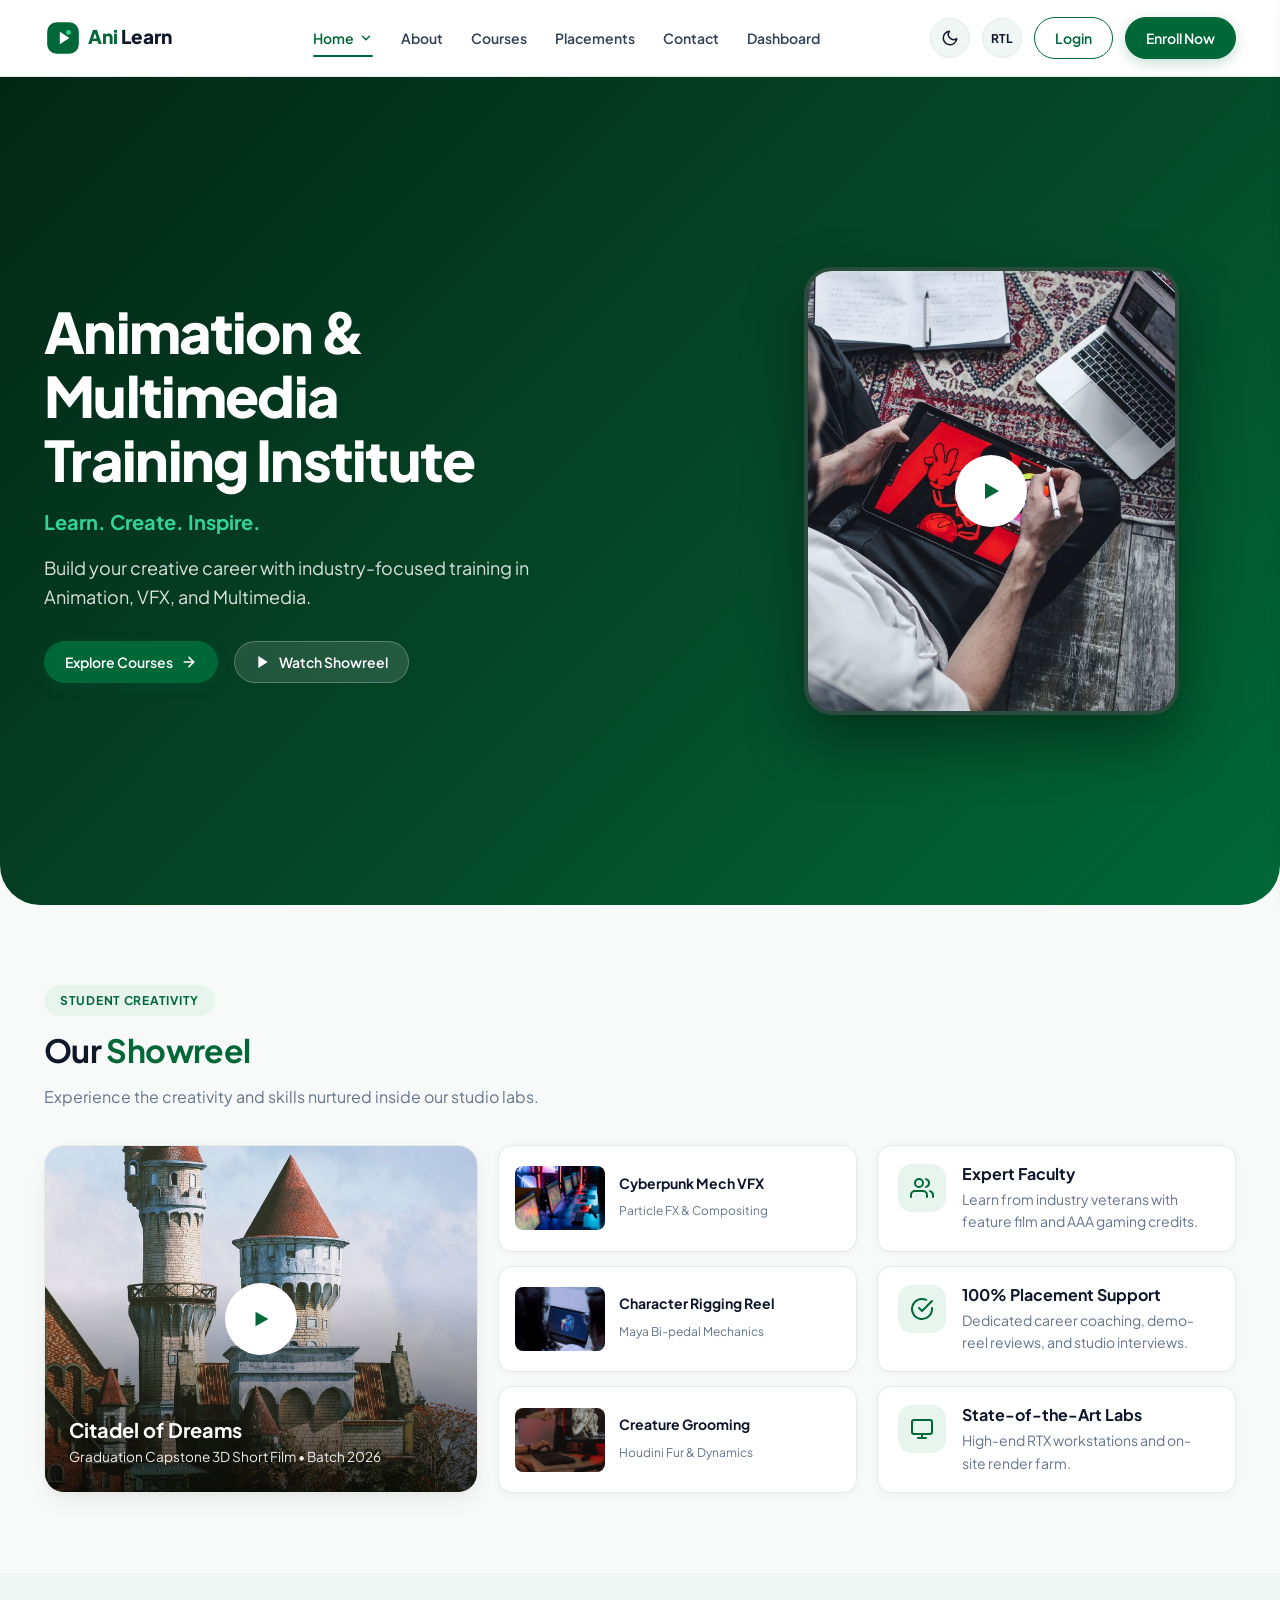
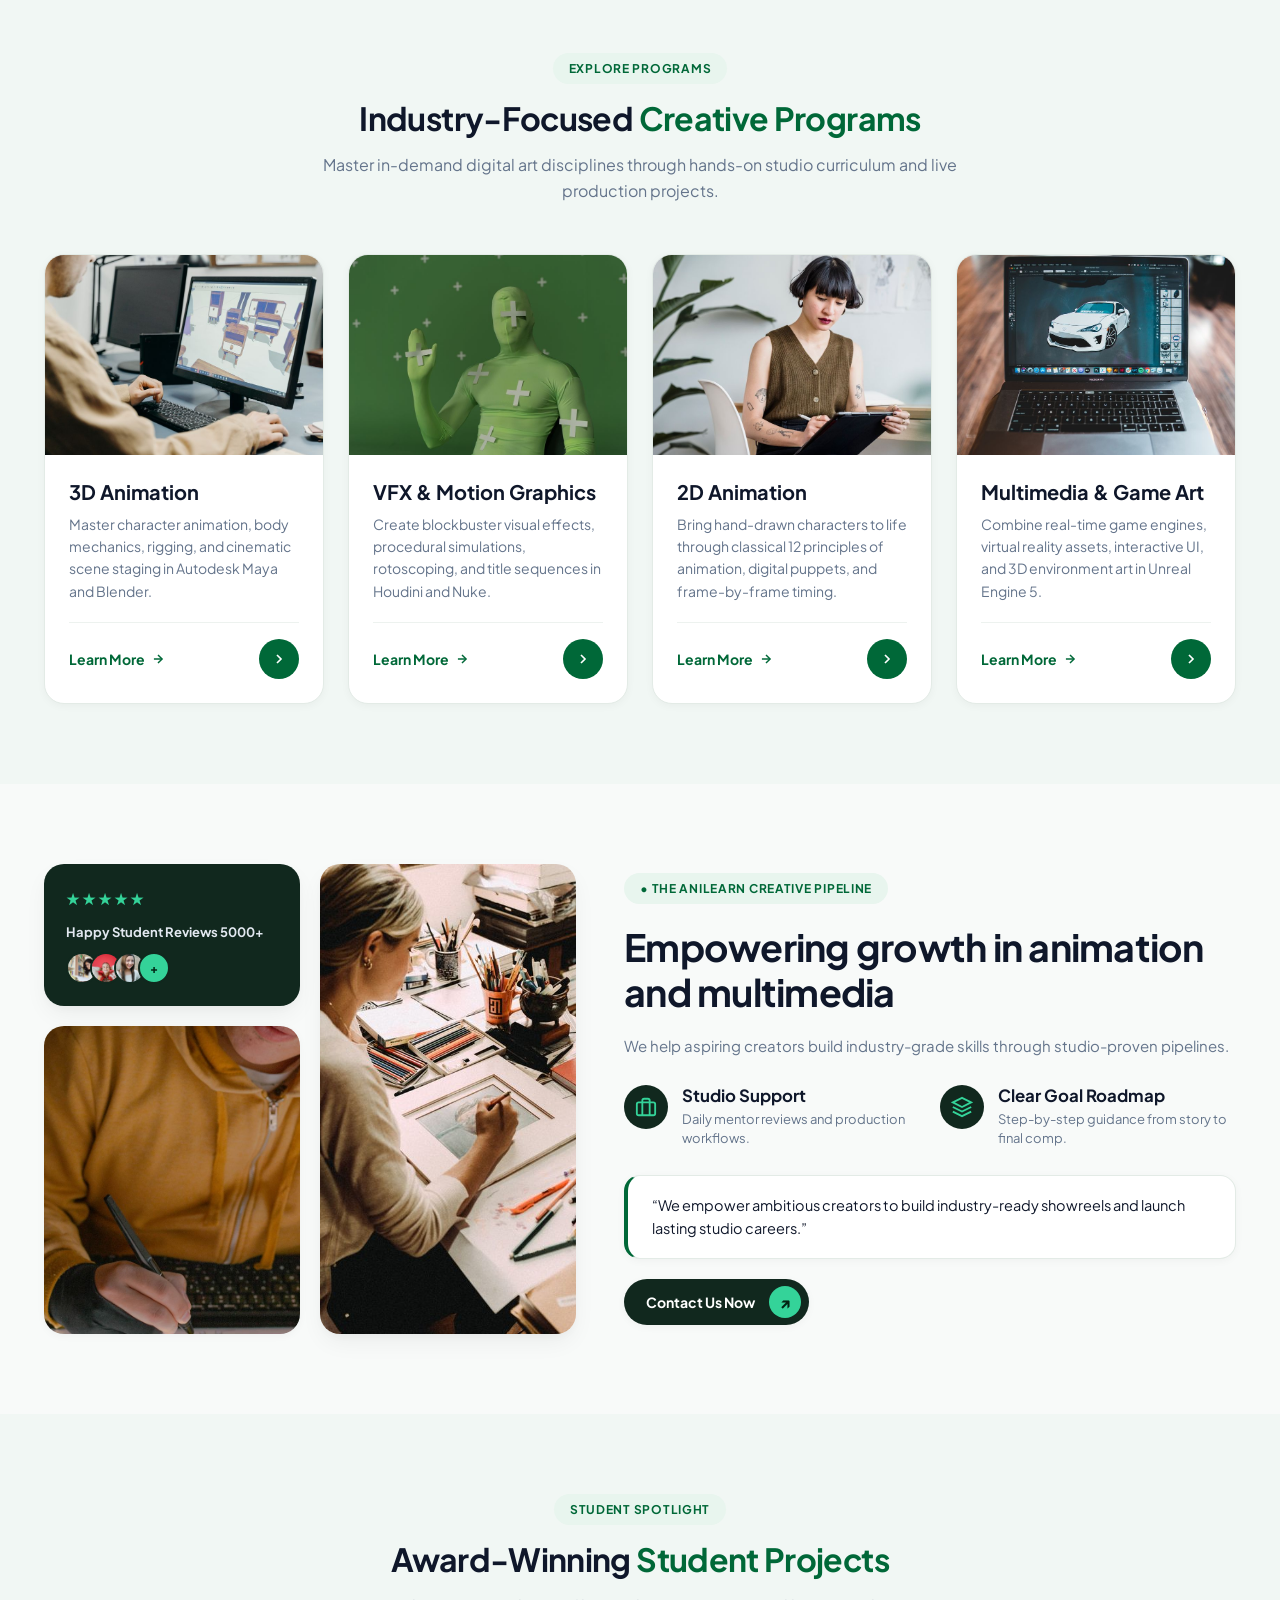
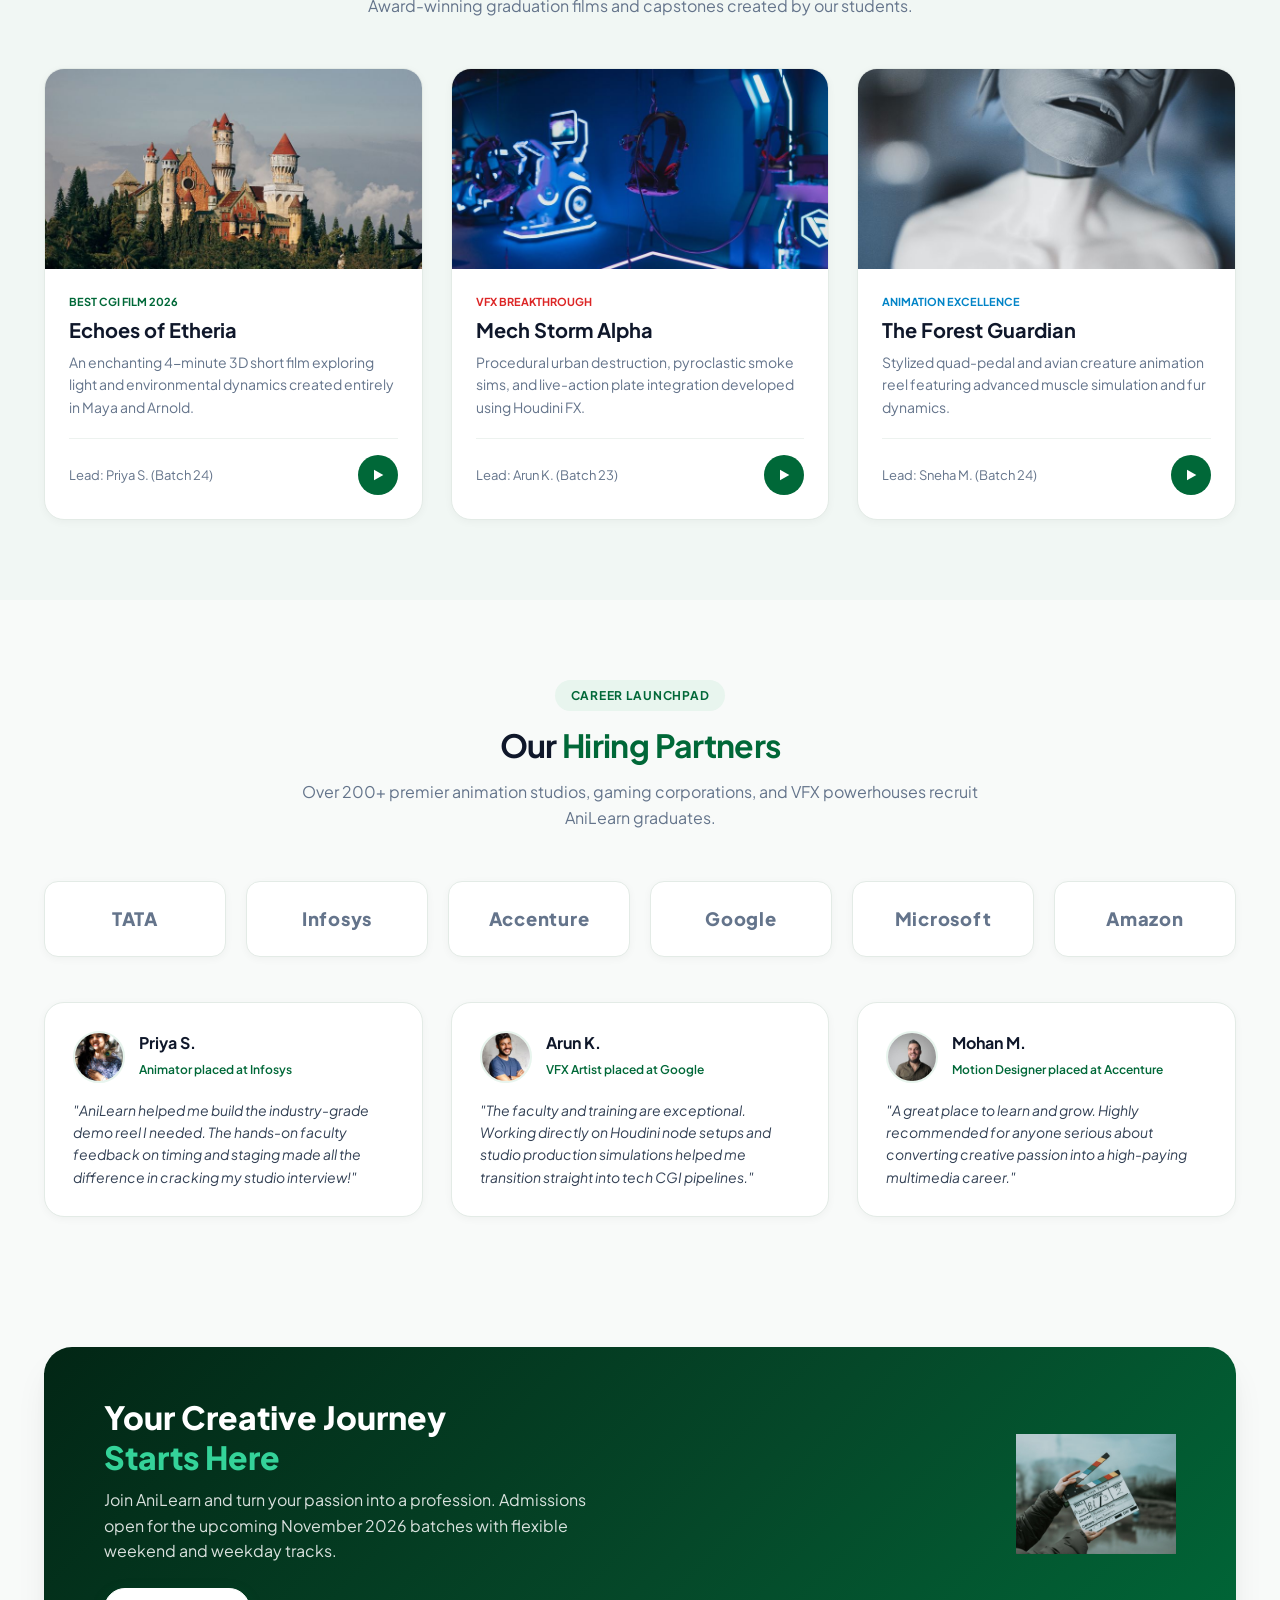
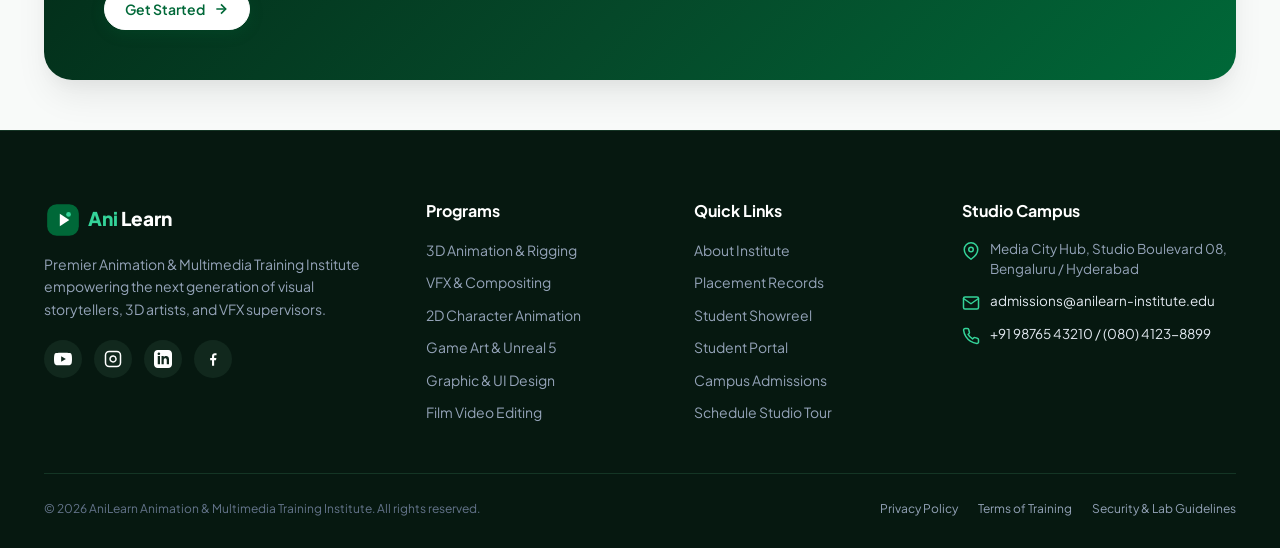
==== index.html @ 41a436e0 "first commit" ====
<!DOCTYPE html>
<html lang="en" data-theme="light" dir="ltr">

<head>
  <meta charset="UTF-8">
  <meta name="viewport" content="width=device-width, initial-scale=1.0">
  <meta name="description"
    content="AniLearn - Premier Animation & Multimedia Training Institute. Industry-focused courses in 3D Animation, VFX, 2D Animation, Graphic Design, and Video Editing.">
  <title>AniLearn | Animation &amp; Multimedia Training Institute</title>
  <link rel="icon" type="image/svg+xml"
    href="data:image/svg+xml,%3Csvg xmlns=%27http://www.w3.org/2000/svg%27 viewBox=%270 0 48 48%27%3E%3Crect width=%2748%27 height=%2748%27 rx=%2714%27 fill=%27%23006838%27/%3E%3Cpath d=%27M18 14L33 24L18 34V14Z%27 fill=%27%23fff%27/%3E%3Ccircle cx=%2733%27 cy=%2715%27 r=%274%27 fill=%27%2334D399%27/%3E%3C/svg%3E">


  <!-- Google Fonts: Plus Jakarta Sans -->
  <link rel="preconnect" href="https://fonts.googleapis.com">
  <link rel="preconnect" href="https://fonts.gstatic.com" crossorigin>
  <link
    href="https://fonts.googleapis.com/css2?family=Plus+Jakarta+Sans:ital,wght@0,300;0,400;0,500;0,600;0,700;0,800;1,400;1,600&display=swap"
    rel="stylesheet">

  <!-- Stylesheets -->
  <link rel="stylesheet" href="assets/css/style.css">
  <link rel="stylesheet" href="assets/css/responsive.css">
</head>

<body>

  <!-- Shared Desktop & Mobile Navigation Header -->
  <header class="navbar-wrapper">
    <div class="container">
      <nav class="navbar" aria-label="Main Navigation">
        <!-- Brand Logo -->
        <a href="index.html" class="navbar-brand" aria-label="AniLearn Home">
          <svg viewBox="0 0 200 48" fill="none" xmlns="http://www.w3.org/2000/svg">
            <g transform="translate(4, 4)">
              <rect width="40" height="40" rx="12" fill="#006838" />
              <path d="M16 12L28 20L16 28V12Z" fill="#FFFFFF" />
              <circle cx="27" cy="13" r="3" fill="#34D399" />
            </g>
            <text x="56" y="32" font-family="'Plus Jakarta Sans', sans-serif" font-size="24" font-weight="800">
              <tspan fill="#006838">Ani</tspan>
              <tspan fill="currentColor">Learn</tspan>
            </text>
          </svg>
        </a>

        <!-- Desktop Navigation Links (Strict Order) -->
        <ul class="nav-links">
          <!-- 1. Home with Dropdown -->
          <li class="nav-item dropdown">
            <a href="index.html" class="nav-link dropdown-toggle active" aria-haspopup="true" aria-expanded="false">
              Home
              <svg width="14" height="14" viewBox="0 0 24 24" fill="none" stroke="currentColor" stroke-width="2.5"
                stroke-linecap="round" stroke-linejoin="round" class="arrow-icon">
                <polyline points="6 9 12 15 18 9"></polyline>
              </svg>
            </a>
            <div class="dropdown-menu">
              <a href="index.html" class="dropdown-item active">
                <span>Home 1 (Creative Showcase)</span>
                <span class="dropdown-badge">Live</span>
              </a>
              <a href="home-2.html" class="dropdown-item">
                <span>Home 2 (Studio Immersion)</span>
                <span class="dropdown-badge">New</span>
              </a>
            </div>
          </li>
          <!-- 2. About (Immediately after Home) -->
          <li class="nav-item">
            <a href="about.html" class="nav-link">About</a>
          </li>
          <!-- 3. Courses -->
          <li class="nav-item">
            <a href="courses.html" class="nav-link">Courses</a>
          </li>
          <!-- 4. Placements -->
          <li class="nav-item">
            <a href="placements.html" class="nav-link">Placements</a>
          </li>
          <!-- 6. Contact (Before Dashboard) -->
          <li class="nav-item">
            <a href="contact.html" class="nav-link">Contact</a>
          </li>
          <!-- 7. Dashboard -->
          <li class="nav-item">
            <a href="dashboard.html" class="nav-link">Dashboard</a>
          </li>
        </ul>

        <!-- Navbar Action Controls -->
        <div class="navbar-actions">
          <!-- Theme Toggle Button -->
          <button type="button" class="btn-icon-control theme-toggle-btn" aria-label="Toggle Light and Dark Mode"
            title="Toggle Theme">
            <svg class="icon-moon" width="18" height="18" viewBox="0 0 24 24" fill="none" stroke="currentColor"
              stroke-width="2" stroke-linecap="round" stroke-linejoin="round">
              <path d="M21 12.79A9 9 0 1 1 11.21 3 7 7 0 0 0 21 12.79z"></path>
            </svg>
            <svg class="icon-sun" width="18" height="18" viewBox="0 0 24 24" fill="none" stroke="currentColor"
              stroke-width="2" stroke-linecap="round" stroke-linejoin="round" style="display:none;">
              <circle cx="12" cy="12" r="5"></circle>
              <line x1="12" y1="1" x2="12" y2="3"></line>
              <line x1="12" y1="21" x2="12" y2="23"></line>
              <line x1="4.22" y1="4.22" x2="5.64" y2="5.64"></line>
              <line x1="18.36" y1="18.36" x2="19.78" y2="19.78"></line>
              <line x1="1" y1="12" x2="3" y2="12"></line>
              <line x1="21" y1="12" x2="23" y2="12"></line>
              <line x1="4.22" y1="19.78" x2="5.64" y2="18.36"></line>
              <line x1="18.36" y1="5.64" x2="19.78" y2="4.22"></line>
            </svg>
          </button>

          <!-- RTL Direction Toggle Button -->
          <button type="button" class="btn-icon-control direction-toggle-btn" aria-label="Toggle Text Direction"
            title="Toggle RTL/LTR">
            <span class="dir-label" style="font-size:12px; font-weight:700;">RTL</span>
          </button>

          <!-- Login Button (Strict Dimensions: 42px height) -->
          <a href="login.html" class="btn-nav btn-nav-outline">Login</a>

          <!-- Primary CTA Button (Strict Dimensions: 42px height) -->
          <a href="courses.html" class="btn-nav btn-nav-primary">Enroll Now</a>

          <!-- Tablet & Mobile Hamburger Toggle Button -->
          <button type="button" class="hamburger-btn" aria-label="Open Navigation Menu" aria-expanded="false">
            <span></span>
            <span></span>
            <span></span>
          </button>
        </div>
      </nav>
    </div>
  </header>

  <!-- Tablet & Mobile Navigation Drawer Menu -->
  <div class="mobile-drawer-overlay"></div>
  <aside class="mobile-drawer" aria-label="Mobile Navigation">
    <div class="mobile-drawer-header">
      <a href="index.html" class="navbar-brand">
        <svg viewBox="0 0 200 48" fill="none" xmlns="http://www.w3.org/2000/svg" style="height:32px;">
          <g transform="translate(4, 4)">
            <rect width="40" height="40" rx="12" fill="#006838" />
            <path d="M16 12L28 20L16 28V12Z" fill="#FFFFFF" />
          </g>
          <text x="56" y="32" font-family="'Plus Jakarta Sans', sans-serif" font-size="24" font-weight="800">
            <tspan fill="#006838">Ani</tspan>
            <tspan fill="currentColor">Learn</tspan>
          </text>
        </svg>
      </a>
      <button type="button" class="mobile-drawer-close btn-icon-control" aria-label="Close Navigation">
        <svg width="20" height="20" viewBox="0 0 24 24" fill="none" stroke="currentColor" stroke-width="2"
          stroke-linecap="round" stroke-linejoin="round">
          <line x1="18" y1="6" x2="6" y2="18"></line>
          <line x1="6" y1="6" x2="18" y2="18"></line>
        </svg>
      </button>
    </div>

    <div class="mobile-nav-links">
      <div class="mobile-nav-item">
        <a href="javascript:void(0)" class="mobile-nav-link mobile-dropdown-toggle has-dropdown active">
          <span>Home</span>
          <svg width="14" height="14" viewBox="0 0 24 24" fill="none" stroke="currentColor" stroke-width="2"
            class="arrow-icon">
            <polyline points="6 9 12 15 18 9"></polyline>
          </svg>
        </a>
        <div class="mobile-submenu">
          <a href="index.html" class="active">Home 1 (Creative Showcase)</a>
          <a href="home-2.html">Home 2 (Studio Immersion)</a>
        </div>
      </div>
      <div class="mobile-nav-item">
        <a href="about.html" class="mobile-nav-link">About</a>
      </div>
      <div class="mobile-nav-item">
        <a href="courses.html" class="mobile-nav-link">Courses</a>
      </div>
      <div class="mobile-nav-item">
        <a href="placements.html" class="mobile-nav-link">Placements</a>
      </div>
      <div class="mobile-nav-item">
        <a href="contact.html" class="mobile-nav-link">Contact</a>
      </div>
      <div class="mobile-nav-item">
        <a href="dashboard.html" class="mobile-nav-link">Dashboard</a>
      </div>
    </div>

    <div class="mobile-drawer-controls">
      <div class="mobile-control-icons"><button type="button" class="btn-icon-control theme-toggle-btn"
          aria-label="Toggle Theme">
          <svg class="icon-moon" width="18" height="18" viewBox="0 0 24 24" fill="none" stroke="currentColor"
            stroke-width="2">
            <path d="M21 12.79A9 9 0 1 1 11.21 3 7 7 0 0 0 21 12.79z"></path>
          </svg>
          <svg class="icon-sun" width="18" height="18" viewBox="0 0 24 24" fill="none" stroke="currentColor"
            stroke-width="2" style="display:none;">
            <circle cx="12" cy="12" r="5"></circle>
            <line x1="12" y1="1" x2="12" y2="3"></line>
            <line x1="12" y1="21" x2="12" y2="23"></line>
            <line x1="4.22" y1="4.22" x2="5.64" y2="5.64"></line>
            <line x1="18.36" y1="18.36" x2="19.78" y2="19.78"></line>
            <line x1="1" y1="12" x2="3" y2="12"></line>
            <line x1="21" y1="12" x2="23" y2="12"></line>
            <line x1="4.22" y1="19.78" x2="5.64" y2="18.36"></line>
            <line x1="18.36" y1="5.64" x2="19.78" y2="4.22"></line>
          </svg>
        </button>
        <button type="button" class="btn-icon-control direction-toggle-btn" aria-label="Toggle Direction">
          <span class="dir-label" style="font-size:12px; font-weight:700;">RTL</span>
        </button>
      </div>
      <div class="mobile-action-buttons">
        <a href="login.html" class="btn-nav btn-nav-outline" style="width:100%;">Login</a>
        <a href="courses.html" class="btn-nav btn-nav-primary" style="width:100%;">Enroll Now</a>
      </div>
    </div>
  </aside>

  <!-- MAIN CONTENT CONTAINER (EXACTLY 7 SECTIONS) -->
  <main id="main-content">

    <!-- =========================================================================
         SECTION 1: HERO SECTION (Exact Reference Image Layout)
         ========================================================================= -->
    <section class="home-hero" aria-label="Welcome Hero">
      <div class="container">
        <div class="home-hero-grid">
          <div class="home-hero-text">
            <h1>Animation &amp;<br>Multimedia<br>Training Institute</h1>
            <div class="hero-tagline">Learn. Create. Inspire.</div>
            <p>Build your creative career with industry-focused training in Animation, VFX, and Multimedia.</p>
            <div class="hero-actions">
              <a href="courses.html" class="btn-pill btn-primary">
                <span>Explore Courses</span>
                <svg width="16" height="16" viewBox="0 0 24 24" fill="none" stroke="currentColor" stroke-width="2.5"
                  stroke-linecap="round" stroke-linejoin="round" class="arrow-icon">
                  <line x1="5" y1="12" x2="19" y2="12"></line>
                  <polyline points="12 5 19 12 12 19"></polyline>
                </svg>
              </a>
              <button type="button" class="btn-hero-light" data-video-trigger
                data-video-src="https://www.youtube.com/embed/dQw4w9WgXcQ">
                <svg width="16" height="16" viewBox="0 0 24 24" fill="currentColor">
                  <polygon points="5 3 19 12 5 21 5 3"></polygon>
                </svg>
                <span>Watch Showreel</span>
              </button>
            </div>
          </div>

          <div class="hero-image-wrapper">
            <div class="hero-student-card">
              <img src="assets/images/pexels-photo-4443127.jpeg" alt="Creative Animation Student at Workstation"
                loading="eager">
              <button type="button" class="play-btn-pulse" data-video-trigger
                data-video-src="https://www.youtube.com/embed/dQw4w9WgXcQ" aria-label="Play Featured Showreel">
                <svg width="24" height="24" viewBox="0 0 24 24" fill="currentColor">
                  <polygon points="6 4 20 12 6 20 6 4"></polygon>
                </svg>
              </button>
            </div>
          </div>
        </div>
      </div>
    </section>

    <!-- =========================================================================
         SECTION 2: OUR SHOWREEL & ACADEMY BENEFITS (Exact Reference Image Layout)
         ========================================================================= -->
    <section class="section" aria-label="Our Showreel">
      <div class="container">
        <div class="section-header" style="text-align: left; max-width: 100%; margin-bottom: 35px;">
          <div class="section-tag">Student Creativity</div>
          <h2 class="section-title">Our <span style="color: var(--primary);">Showreel</span></h2>
          <p class="section-subtitle">Experience the creativity and skills nurtured inside our studio labs.</p>
        </div>

        <div class="showreel-grid">
          <!-- Left: Featured Showreel Big Card with Play Overlay -->
          <div class="showreel-featured">
            <img src="assets/images/pexels-photo-10722326.jpeg" alt="Featured 3D Animated Fantasy Short Film">
            <div class="showreel-featured-overlay">
              <button type="button" class="play-btn-pulse" data-video-trigger
                data-video-src="https://www.youtube.com/embed/dQw4w9WgXcQ" aria-label="Play Citadel Showreel">
                <svg width="22" height="22" viewBox="0 0 24 24" fill="currentColor">
                  <polygon points="6 4 20 12 6 20 6 4"></polygon>
                </svg>
              </button>
              <h3 style="font-size: 1.25rem; font-weight: 700; margin-bottom: 4px;">Citadel of Dreams</h3>
              <p style="font-size: 0.85rem; color: rgba(255,255,255,0.85);">Graduation Capstone 3D Short Film &#8226;
                Batch 2026</p>
            </div>
          </div>

          <!-- Middle: Showreel Playlist Items -->
          <div class="showreel-playlist">
            <div class="showreel-item" data-video-trigger data-video-src="https://www.youtube.com/embed/dQw4w9WgXcQ">
              <img src="assets/images/pexels-photo-9072379.jpeg" alt="Cyberpunk Mech VFX Preview">
              <div class="showreel-item-info">
                <h4>Cyberpunk Mech VFX</h4>
                <span>Particle FX &amp; Compositing</span>
              </div>
            </div>
            <div class="showreel-item" data-video-trigger data-video-src="https://www.youtube.com/embed/dQw4w9WgXcQ">
              <img src="assets/images/pexels-photo-14347951.jpeg" alt="Character Rigging Reel Preview">
              <div class="showreel-item-info">
                <h4>Character Rigging Reel</h4>
                <span>Maya Bi-pedal Mechanics</span>
              </div>
            </div>
            <div class="showreel-item" data-video-trigger data-video-src="https://www.youtube.com/embed/dQw4w9WgXcQ">
              <img src="assets/images/pexels-photo-6235051.jpeg" alt="Creature Grooming Reel Preview">
              <div class="showreel-item-info">
                <h4>Creature Grooming</h4>
                <span>Houdini Fur &amp; Dynamics</span>
              </div>
            </div>
          </div>

          <!-- Right: Key Benefits Callout List -->
          <div class="features-callout-list">
            <div class="feature-callout-card">
              <div class="callout-icon">
                <svg width="24" height="24" viewBox="0 0 24 24" fill="none" stroke="currentColor" stroke-width="2"
                  stroke-linecap="round" stroke-linejoin="round">
                  <path d="M17 21v-2a4 4 0 0 0-4-4H5a4 4 0 0 0-4 4v2"></path>
                  <circle cx="9" cy="7" r="4"></circle>
                  <path d="M23 21v-2a4 4 0 0 0-3-3.87"></path>
                  <path d="M16 3.13a4 4 0 0 1 0 7.75"></path>
                </svg>
              </div>
              <div class="callout-content">
                <h4>Expert Faculty</h4>
                <p>Learn from industry veterans with feature film and AAA gaming credits.</p>
              </div>
            </div>

            <div class="feature-callout-card">
              <div class="callout-icon">
                <svg width="24" height="24" viewBox="0 0 24 24" fill="none" stroke="currentColor" stroke-width="2"
                  stroke-linecap="round" stroke-linejoin="round">
                  <path d="M22 11.08V12a10 10 0 1 1-5.93-9.14"></path>
                  <polyline points="22 4 12 14.01 9 11.01"></polyline>
                </svg>
              </div>
              <div class="callout-content">
                <h4>100% Placement Support</h4>
                <p>Dedicated career coaching, demo-reel reviews, and studio interviews.</p>
              </div>
            </div>

            <div class="feature-callout-card">
              <div class="callout-icon">
                <svg width="24" height="24" viewBox="0 0 24 24" fill="none" stroke="currentColor" stroke-width="2"
                  stroke-linecap="round" stroke-linejoin="round">
                  <rect x="2" y="3" width="20" height="14" rx="2" ry="2"></rect>
                  <line x1="8" y1="21" x2="16" y2="21"></line>
                  <line x1="12" y1="17" x2="12" y2="21"></line>
                </svg>
              </div>
              <div class="callout-content">
                <h4>State-of-the-Art Labs</h4>
                <p>High-end RTX workstations and on-site render farm.</p>
              </div>
            </div>
          </div>
        </div>
      </div>
    </section>

    <!-- =========================================================================
         SECTION 3: POPULAR COURSE HIGHLIGHTS
         ========================================================================= -->
    <section class="section section-bg-alt" aria-label="Course Highlights">
      <div class="container">
        <div class="section-header">
          <div class="section-tag">Explore Programs</div>
          <h2 class="section-title">Industry-Focused <span style="color: var(--primary);">Creative Programs</span></h2>
          <p class="section-subtitle">Master in-demand digital art disciplines through hands-on studio curriculum and
            live production projects.</p>
        </div>

        <div class="cards-grid-4">
          <!-- Card 1: 3D Animation -->
          <div class="course-card">
            <div class="course-card-thumb">
              <img src="assets/images/pexels-photo-7504746.jpeg" alt="3D Animation Course">
            </div>
            <div class="course-card-body">
              <h3 class="course-card-title">3D Animation</h3>
              <p class="course-card-desc">Master character animation, body mechanics, rigging, and cinematic scene
                staging in Autodesk Maya and Blender.</p>
              <div class="course-card-footer">
                <span class="course-link-text">
                  Learn More
                  <svg width="14" height="14" viewBox="0 0 24 24" fill="none" stroke="currentColor" stroke-width="2.5"
                    class="arrow-icon">
                    <line x1="5" y1="12" x2="19" y2="12"></line>
                    <polyline points="12 5 19 12 12 19"></polyline>
                  </svg>
                </span>
                <a href="courses.html" class="btn-circle-arrow" aria-label="Explore 3D Animation Course">
                  <svg width="16" height="16" viewBox="0 0 24 24" fill="none" stroke="currentColor" stroke-width="2.5">
                    <polyline points="9 18 15 12 9 6"></polyline>
                  </svg>
                </a>
              </div>
            </div>
          </div>

          <!-- Card 2: VFX & Motion Graphics -->
          <div class="course-card">
            <div class="course-card-thumb">
              <img src="assets/images/pexels-photo-9488228.jpeg" alt="VFX &amp; Motion Graphics Course">
            </div>
            <div class="course-card-body">
              <h3 class="course-card-title">VFX &amp; Motion Graphics</h3>
              <p class="course-card-desc">Create blockbuster visual effects, procedural simulations, rotoscoping, and
                title sequences in Houdini and Nuke.</p>
              <div class="course-card-footer">
                <span class="course-link-text">
                  Learn More
                  <svg width="14" height="14" viewBox="0 0 24 24" fill="none" stroke="currentColor" stroke-width="2.5"
                    class="arrow-icon">
                    <line x1="5" y1="12" x2="19" y2="12"></line>
                    <polyline points="12 5 19 12 12 19"></polyline>
                  </svg>
                </span>
                <a href="courses.html" class="btn-circle-arrow" aria-label="Explore VFX Course">
                  <svg width="16" height="16" viewBox="0 0 24 24" fill="none" stroke="currentColor" stroke-width="2.5">
                    <polyline points="9 18 15 12 9 6"></polyline>
                  </svg>
                </a>
              </div>
            </div>
          </div>

          <!-- Card 3: 2D Animation -->
          <div class="course-card">
            <div class="course-card-thumb">
              <img src="assets/images/pexels-photo-7147712.jpeg" alt="2D Animation Course">
            </div>
            <div class="course-card-body">
              <h3 class="course-card-title">2D Animation</h3>
              <p class="course-card-desc">Bring hand-drawn characters to life through classical 12 principles of
                animation, digital puppets, and frame-by-frame timing.</p>
              <div class="course-card-footer">
                <span class="course-link-text">
                  Learn More
                  <svg width="14" height="14" viewBox="0 0 24 24" fill="none" stroke="currentColor" stroke-width="2.5"
                    class="arrow-icon">
                    <line x1="5" y1="12" x2="19" y2="12"></line>
                    <polyline points="12 5 19 12 12 19"></polyline>
                  </svg>
                </span>
                <a href="courses.html" class="btn-circle-arrow" aria-label="Explore 2D Animation Course">
                  <svg width="16" height="16" viewBox="0 0 24 24" fill="none" stroke="currentColor" stroke-width="2.5">
                    <polyline points="9 18 15 12 9 6"></polyline>
                  </svg>
                </a>
              </div>
            </div>
          </div>

          <!-- Card 4: Multimedia & Game Art -->
          <div class="course-card">
            <div class="course-card-thumb">
              <img src="assets/images/pexels-photo-4889302.jpeg" alt="Multimedia Design Course">
            </div>
            <div class="course-card-body">
              <h3 class="course-card-title">Multimedia &amp; Game Art</h3>
              <p class="course-card-desc">Combine real-time game engines, virtual reality assets, interactive UI, and 3D
                environment art in Unreal Engine 5.</p>
              <div class="course-card-footer">
                <span class="course-link-text">
                  Learn More
                  <svg width="14" height="14" viewBox="0 0 24 24" fill="none" stroke="currentColor" stroke-width="2.5"
                    class="arrow-icon">
                    <line x1="5" y1="12" x2="19" y2="12"></line>
                    <polyline points="12 5 19 12 12 19"></polyline>
                  </svg>
                </span>
                <a href="courses.html" class="btn-circle-arrow" aria-label="Explore Multimedia Course">
                  <svg width="16" height="16" viewBox="0 0 24 24" fill="none" stroke="currentColor" stroke-width="2.5">
                    <polyline points="9 18 15 12 9 6"></polyline>
                  </svg>
                </a>
              </div>
            </div>
          </div>
        </div>
      </div>
    </section>

    <!-- =========================================================================
         SECTION 4: THE ANILearn CREATIVE PIPELINE (Image 1 Reference Layout)
         ========================================================================= -->
    <section class="section" aria-label="Production Pipeline Methodology">
      <div class="container">
        <div class="pipeline-split-grid">
          <!-- Left Collage (Image 1 Left Side) -->
          <div class="pipeline-collage">
            <!-- Left Sub-column -->
            <div class="pipeline-collage-col-1">
              <!-- Top-Left Dark Green Reviews Card -->
              <div class="pipeline-reviews-card">
                <div class="pipeline-stars">&#9733;&#9733;&#9733;&#9733;&#9733;</div>
                <div class="pipeline-reviews-title">Happy Student Reviews 5000+</div>
                <div class="pipeline-avatar-stack">
                  <img src="assets/images/pexels-photo-16461275.jpeg" alt="Student Reviewer">
                  <img src="assets/images/pexels-photo-10184414.jpeg" alt="Student Reviewer">
                  <img src="assets/images/pexels-photo-35555197.jpeg" alt="Student Reviewer">
                  <div class="pipeline-avatar-plus">+</div>
                </div>
              </div>

              <!-- Bottom-Left Rounded Photo -->
              <img src="assets/images/pexels-photo-12888958.jpeg" alt="Student Animator at Workstation"
                class="pipeline-student-photo">
            </div>

            <!-- Right Sub-column (Tall Vertical Image) -->
            <div class="pipeline-collage-col-2">
              <img src="assets/images/pexels-photo-6808140.jpeg" alt="Studio Collaboration & Mentorship"
                class="pipeline-mentor-photo">
            </div>
          </div>

          <!-- Right Content (Image 1 Right Side) -->
          <div class="pipeline-content">
            <div class="section-tag" style="width:fit-content; margin-bottom:0;">&#8226; The AniLearn Creative Pipeline
            </div>
            <h2 class="section-title" style="margin-bottom:0; font-size:2.35rem; line-height:1.2;">Empowering growth in
              animation and multimedia</h2>
            <p style="font-size:15px; color:var(--text-muted); line-height:1.65; margin:0;">We help aspiring creators
              build industry-grade skills through studio-proven pipelines.</p>

            <!-- 2 Features Row -->
            <div class="pipeline-features-row">
              <div class="pipeline-feature-item">
                <div class="pipeline-feature-icon">
                  <svg width="22" height="22" viewBox="0 0 24 24" fill="none" stroke="currentColor" stroke-width="2">
                    <rect x="2" y="7" width="20" height="14" rx="2" ry="2"></rect>
                    <path d="M16 21V5a2 2 0 0 0-2-2h-4a2 2 0 0 0-2 2v16"></path>
                  </svg>
                </div>
                <div>
                  <h4 style="font-size:1.05rem; font-weight:700; margin-bottom:4px;">Studio Support</h4>
                  <p style="font-size:13px; color:var(--text-muted); line-height:1.5; margin:0;">Daily mentor reviews
                    and production workflows.</p>
                </div>
              </div>

              <div class="pipeline-feature-item">
                <div class="pipeline-feature-icon">
                  <svg width="22" height="22" viewBox="0 0 24 24" fill="none" stroke="currentColor" stroke-width="2">
                    <polygon points="12 2 2 7 12 12 22 7 12 2"></polygon>
                    <polyline points="2 17 12 22 22 17"></polyline>
                    <polyline points="2 12 12 17 22 12"></polyline>
                  </svg>
                </div>
                <div>
                  <h4 style="font-size:1.05rem; font-weight:700; margin-bottom:4px;">Clear Goal Roadmap</h4>
                  <p style="font-size:13px; color:var(--text-muted); line-height:1.5; margin:0;">Step-by-step guidance
                    from story to final comp.</p>
                </div>
              </div>
            </div>

            <!-- Quote Box Card -->
            <div class="pipeline-quote-box">
              &ldquo;We empower ambitious creators to build industry-ready showreels and launch lasting studio
              careers.&rdquo;
            </div>

            <!-- Contact Us Button with Arrow Badge -->
            <a href="contact.html" class="btn-arrow-badge">
              <span>Contact Us Now</span>
              <span class="arrow-circle">&#8599;</span>
            </a>
          </div>
        </div>
      </div>
    </section>

    <!-- =========================================================================
         SECTION 5: STUDENT SHOWCASE & CAPSTONE SPOTLIGHT
         ========================================================================= -->
    <section class="section section-bg-alt" aria-label="Student Showcase Spotlight">
      <div class="container">
        <div class="section-header">
          <div class="section-tag">Student Spotlight</div>
          <h2 class="section-title">Award-Winning <span style="color: var(--primary);">Student Projects</span></h2>
          <p class="section-subtitle">Award-winning graduation films and capstones created by our students.</p>
        </div>

        <div class="cards-grid-3">
          <!-- Spotlight 1 -->
          <div class="course-card">
            <div class="course-card-thumb">
              <img src="assets/images/pexels-photo-18738492.jpeg" alt="Echoes of Etheria 3D Project">
            </div>
            <div class="course-card-body">
              <div
                style="font-size: 11px; font-weight: 700; color: var(--primary); text-transform: uppercase; margin-bottom: 6px;">
                Best CGI Film 2026</div>
              <h3 class="course-card-title">Echoes of Etheria</h3>
              <p class="course-card-desc">An enchanting 4-minute 3D short film exploring light and environmental
                dynamics created entirely in Maya and Arnold.</p>
              <div class="course-card-footer">
                <span style="font-size: 13px; color: var(--text-muted);">Lead: Priya S. (Batch 24)</span>
                <button type="button" class="btn-circle-arrow" data-video-trigger
                  data-video-src="https://www.youtube.com/embed/dQw4w9WgXcQ" aria-label="Watch Echoes of Etheria">
                  <svg width="16" height="16" viewBox="0 0 24 24" fill="currentColor">
                    <polygon points="6 4 20 12 6 20 6 4"></polygon>
                  </svg>
                </button>
              </div>
            </div>
          </div>

          <!-- Spotlight 2 -->
          <div class="course-card">
            <div class="course-card-thumb">
              <img src="assets/images/pexels-photo-6498299.jpeg" alt="Project Mech Storm">
            </div>
            <div class="course-card-body">
              <div
                style="font-size: 11px; font-weight: 700; color: #dc2626; text-transform: uppercase; margin-bottom: 6px;">
                VFX Breakthrough</div>
              <h3 class="course-card-title">Mech Storm Alpha</h3>
              <p class="course-card-desc">Procedural urban destruction, pyroclastic smoke sims, and live-action plate
                integration developed using Houdini FX.</p>
              <div class="course-card-footer">
                <span style="font-size: 13px; color: var(--text-muted);">Lead: Arun K. (Batch 23)</span>
                <button type="button" class="btn-circle-arrow" data-video-trigger
                  data-video-src="https://www.youtube.com/embed/dQw4w9WgXcQ" aria-label="Watch Mech Storm">
                  <svg width="16" height="16" viewBox="0 0 24 24" fill="currentColor">
                    <polygon points="6 4 20 12 6 20 6 4"></polygon>
                  </svg>
                </button>
              </div>
            </div>
          </div>

          <!-- Spotlight 3 -->
          <div class="course-card">
            <div class="course-card-thumb">
              <img src="assets/images/pexels-photo-14416045.jpeg" alt="Project Flora &amp; Fauna">
            </div>
            <div class="course-card-body">
              <div
                style="font-size: 11px; font-weight: 700; color: #0284c7; text-transform: uppercase; margin-bottom: 6px;">
                Animation Excellence</div>
              <h3 class="course-card-title">The Forest Guardian</h3>
              <p class="course-card-desc">Stylized quad-pedal and avian creature animation reel featuring advanced
                muscle simulation and fur dynamics.</p>
              <div class="course-card-footer">
                <span style="font-size: 13px; color: var(--text-muted);">Lead: Sneha M. (Batch 24)</span>
                <button type="button" class="btn-circle-arrow" data-video-trigger
                  data-video-src="https://www.youtube.com/embed/dQw4w9WgXcQ" aria-label="Watch Forest Guardian">
                  <svg width="16" height="16" viewBox="0 0 24 24" fill="currentColor">
                    <polygon points="6 4 20 12 6 20 6 4"></polygon>
                  </svg>
                </button>
              </div>
            </div>
          </div>
        </div>
      </div>
    </section>

    <!-- =========================================================================
         SECTION 6: HIRING PARTNERS & PLACEMENT HIGHLIGHTS
         ========================================================================= -->
    <section class="section" aria-label="Hiring Partners &amp; Placement Highlights">
      <div class="container">
        <div class="section-header">
          <div class="section-tag">Career Launchpad</div>
          <h2 class="section-title">Our <span style="color: var(--primary);">Hiring Partners</span></h2>
          <p class="section-subtitle">Over 200+ premier animation studios, gaming corporations, and VFX powerhouses
            recruit AniLearn graduates.</p>
        </div>

        <!-- 6 Partner Logos Grid -->
        <div class="partners-grid" style="margin-bottom: 45px;">
          <div class="partner-logo-card">
            <span class="partner-name">TATA</span>
          </div>
          <div class="partner-logo-card">
            <span class="partner-name">Infosys</span>
          </div>
          <div class="partner-logo-card">
            <span class="partner-name">Accenture</span>
          </div>
          <div class="partner-logo-card">
            <span class="partner-name">Google</span>
          </div>
          <div class="partner-logo-card">
            <span class="partner-name">Microsoft</span>
          </div>
          <div class="partner-logo-card">
            <span class="partner-name">Amazon</span>
          </div>
        </div>

        <!-- Quick 3 Testimonial Snippets -->
        <div class="cards-grid-3">
          <div class="testimonial-card">
            <div class="testimonial-header">
              <div class="testimonial-avatar">
                <img src="assets/images/pexels-photo-15602468.jpeg" alt="Priya S.">
              </div>
              <div class="testimonial-author">
                <h4>Priya S.</h4>
                <span>Animator placed at Infosys</span>
              </div>
            </div>
            <p class="testimonial-text">"AniLearn helped me build the industry-grade demo reel I needed. The hands-on
              faculty feedback on timing and staging made all the difference in cracking my studio interview!"</p>
          </div>

          <div class="testimonial-card">
            <div class="testimonial-header">
              <div class="testimonial-avatar">
                <img src="assets/images/pexels-photo-2379004.jpeg" alt="Arun K.">
              </div>
              <div class="testimonial-author">
                <h4>Arun K.</h4>
                <span>VFX Artist placed at Google</span>
              </div>
            </div>
            <p class="testimonial-text">"The faculty and training are exceptional. Working directly on Houdini node
              setups and studio production simulations helped me transition straight into tech CGI pipelines."</p>
          </div>

          <div class="testimonial-card">
            <div class="testimonial-header">
              <div class="testimonial-avatar">
                <img src="assets/images/pexels-photo-3785079.jpeg" alt="Sneha M.">
              </div>
              <div class="testimonial-author">
                <h4>Mohan M.</h4>
                <span>Motion Designer placed at Accenture</span>
              </div>
            </div>
            <p class="testimonial-text">"A great place to learn and grow. Highly recommended for anyone serious about
              converting creative passion into a high-paying multimedia career."</p>
          </div>
        </div>
      </div>
    </section>

    <!-- =========================================================================
         SECTION 7: CREATIVE JOURNEY CTA BANNER (Exact Reference Image Layout)
         ========================================================================= -->
    <section class="section-sm" aria-label="Enrollment Call to Action">
      <div class="container">
        <div class="cta-banner-curved">
          <div class="cta-banner-content">
            <h2>Your Creative Journey<br><span style="color: #34d399;">Starts Here</span></h2>
            <p>Join AniLearn and turn your passion into a profession. Admissions open for the upcoming November 2026
              batches with flexible weekend and weekday tracks.</p>
            <div style="margin-top: 24px;">
              <a href="courses.html" class="btn-pill btn-primary"
                style="background:#ffffff; color:var(--primary); border-color:#ffffff;">
                <span>Get Started</span>
                <svg width="16" height="16" viewBox="0 0 24 24" fill="none" stroke="currentColor" stroke-width="2.5"
                  class="arrow-icon">
                  <line x1="5" y1="12" x2="19" y2="12"></line>
                  <polyline points="12 5 19 12 12 19"></polyline>
                </svg>
              </a>
            </div>
          </div>
          <div class="cta-banner-graphic">
            <img src="assets/images/pexels-photo-19224454.jpeg" alt="Film Clapperboard &amp; Reel Graphic">
          </div>
        </div>
      </div>
    </section>

  </main>

  <!-- Shared Public Footer -->
  <footer class="footer" role="contentinfo">
    <div class="container">
      <div class="footer-top">
        <div class="footer-brand">
          <svg viewBox="0 0 200 48" fill="none" xmlns="http://www.w3.org/2000/svg"
            style="height:38px; margin-bottom:14px;">
            <g transform="translate(4, 4)">
              <rect width="40" height="40" rx="12" fill="#006838" />
              <path d="M16 12L28 20L16 28V12Z" fill="#FFFFFF" />
              <circle cx="27" cy="13" r="3" fill="#34D399" />
            </g>
            <text x="56" y="32" font-family="'Plus Jakarta Sans', sans-serif" font-size="24" font-weight="800">
              <tspan fill="#34D399">Ani</tspan>
              <tspan fill="#FFFFFF">Learn</tspan>
            </text>
          </svg>
          <p>Premier Animation &amp; Multimedia Training Institute empowering the next generation of visual
            storytellers, 3D artists, and VFX supervisors.</p>
          <div class="footer-socials">
            <a href="javascript:void(0)" class="social-link" aria-label="YouTube"><svg width="18" height="18"
                viewBox="0 0 24 24" fill="currentColor">
                <path
                  d="M23.498 6.186a3.016 3.016 0 0 0-2.122-2.136C19.505 3.545 12 3.545 12 3.545s-7.505 0-9.377.505A3.017 3.017 0 0 0 .502 6.186C0 8.07 0 12 0 12s0 3.93.502 5.814a3.016 3.016 0 0 0 2.122 2.136c1.871.505 9.376.505 9.376.505s7.505 0 9.377-.505a3.015 3.015 0 0 0 2.122-2.136C24 15.93 24 12 24 12s0-3.93-.502-5.814zM9.545 15.568V8.432L15.818 12l-6.273 3.568z" />
              </svg></a>
            <a href="javascript:void(0)" class="social-link" aria-label="Instagram"><svg width="18" height="18"
                viewBox="0 0 24 24" fill="none" stroke="currentColor" stroke-width="2">
                <rect x="2" y="2" width="20" height="20" rx="5" ry="5"></rect>
                <path d="M16 11.37A4 4 0 1 1 12.63 8 4 4 0 0 1 16 11.37z"></path>
                <line x1="17.5" y1="6.5" x2="17.51" y2="6.5"></line>
              </svg></a>
            <a href="javascript:void(0)" class="social-link" aria-label="LinkedIn"><svg width="18" height="18"
                viewBox="0 0 24 24" fill="currentColor">
                <path
                  d="M19 0h-14c-2.761 0-5 2.239-5 5v14c0 2.761 2.239 5 5 5h14c2.762 0 5-2.239 5-5v-14c0-2.761-2.238-5-5-5zm-11 19h-3v-11h3v11zm-1.5-12.268c-.966 0-1.75-.79-1.75-1.764s.784-1.764 1.75-1.764 1.75.79 1.75 1.764-.783 1.764-1.75 1.764zm13.5 12.268h-3v-5.604c0-3.368-4-3.113-4 0v5.604h-3v-11h3v1.765c1.396-2.586 7-2.777 7 2.476v6.759z" />
              </svg></a>
            <a href="javascript:void(0)" class="social-link" aria-label="Facebook"><svg width="18" height="18"
                viewBox="0 0 24 24" fill="currentColor">
                <path
                  d="M13.5 21v-7.5h2.5l.5-3h-3V8.6c0-.9.3-1.6 1.6-1.6H16.700V4.300C16.400 4.300 15.500 4.200 14.500 4.200c-2.300 0-3.800 1.400-3.800 3.900v2.400H8.200v3h2.500V21h2.800z" />
              </svg></a>
          </div>
        </div>

        <div class="footer-col">
          <h4>Programs</h4>
          <div class="footer-links">
            <a href="courses.html">3D Animation &amp; Rigging</a>
            <a href="courses.html">VFX &amp; Compositing</a>
            <a href="courses.html">2D Character Animation</a>
            <a href="courses.html">Game Art &amp; Unreal 5</a>
            <a href="courses.html">Graphic &amp; UI Design</a>
            <a href="courses.html">Film Video Editing</a>
          </div>
        </div>

        <div class="footer-col">
          <h4>Quick Links</h4>
          <div class="footer-links">
            <a href="about.html">About Institute</a>
            <a href="placements.html">Placement Records</a>
            <a href="index.html#showreel">Student Showreel</a>
            <a href="dashboard.html">Student Portal</a>
            <a href="contact.html">Campus Admissions</a>
            <a href="contact.html">Schedule Studio Tour</a>
          </div>
        </div>

        <div class="footer-col">
          <h4>Studio Campus</h4>
          <ul class="footer-contact-list">
            <li>
              <svg width="18" height="18" viewBox="0 0 24 24" fill="none" stroke="currentColor" stroke-width="2"
                stroke-linecap="round" stroke-linejoin="round" aria-hidden="true">
                <path d="M21 10c0 7-9 13-9 13s-9-6-9-13a9 9 0 0 1 18 0z"></path>
                <circle cx="12" cy="10" r="3"></circle>
              </svg>
              <span>Media City Hub, Studio Boulevard 08, Bengaluru / Hyderabad</span>
            </li>
            <li>
              <svg width="18" height="18" viewBox="0 0 24 24" fill="none" stroke="currentColor" stroke-width="2"
                stroke-linecap="round" stroke-linejoin="round" aria-hidden="true">
                <path d="M4 4h16c1.1 0 2 .9 2 2v12c0 1.1-.9 2-2 2H4c-1.1 0-2-.9-2-2V6c0-1.1.9-2 2-2z"></path>
                <polyline points="22,6 12,13 2,6"></polyline>
              </svg>
              <a href="mailto:admissions@anilearn-institute.edu">admissions@anilearn-institute.edu</a>
            </li>
            <li>
              <svg width="18" height="18" viewBox="0 0 24 24" fill="none" stroke="currentColor" stroke-width="2"
                stroke-linecap="round" stroke-linejoin="round" aria-hidden="true">
                <path
                  d="M22 16.92v3a2 2 0 0 1-2.18 2 19.79 19.79 0 0 1-8.63-3.07 19.5 19.5 0 0 1-6-6 19.79 19.79 0 0 1-3.07-8.67A2 2 0 0 1 4.11 2h3a2 2 0 0 1 2 1.72 12.84 12.84 0 0 0 .7 2.81 2 2 0 0 1-.45 2.11L8.09 9.91a16 16 0 0 0 6 6l1.27-1.27a2 2 0 0 1 2.11-.45 12.84 12.84 0 0 0 2.81.7A2 2 0 0 1 22 16.92z">
                </path>
              </svg>
              <a href="tel:+919876543210">+91 98765 43210 / (080) 4123-8899</a>
            </li>
          </ul>
        </div>
      </div>

      <div class="footer-bottom">
        <p>&copy; 2026 AniLearn Animation &amp; Multimedia Training Institute. All rights reserved.</p>
        <div class="footer-bottom-links">
          <a href="javascript:void(0)" style="color:#94a3b8;">Privacy Policy</a>
          <a href="javascript:void(0)" style="color:#94a3b8;">Terms of Training</a>
          <a href="javascript:void(0)" style="color:#94a3b8;">Security &amp; Lab Guidelines</a>
        </div>
      </div>
    </div>
  </footer>

  <!-- Fixed Back-to-Top Button -->
  <button type="button" class="back-to-top" aria-label="Back to Top" title="Back to Top">
    <svg width="20" height="20" viewBox="0 0 24 24" fill="none" stroke="currentColor" stroke-width="2.5"
      stroke-linecap="round" stroke-linejoin="round">
      <polyline points="18 15 12 9 6 15"></polyline>
    </svg>
  </button>

  <!-- Video Modal Popup for Showreels -->
  <div class="video-modal" role="dialog" aria-modal="true" aria-label="Showreel Video Player">
    <div class="video-modal-content">
      <button type="button" class="video-modal-close" aria-label="Close Showreel">
        <svg width="20" height="20" viewBox="0 0 24 24" fill="none" stroke="currentColor" stroke-width="2.5"
          stroke-linecap="round" stroke-linejoin="round">
          <line x1="18" y1="6" x2="6" y2="18"></line>
          <line x1="6" y1="6" x2="18" y2="18"></line>
        </svg>
      </button>
      <div class="video-wrapper"></div>
    </div>
  </div>

  <!-- Scripts -->
  <script src="assets/js/main.js"></script>
</body>

</html>
---- assets/css/style.css ----
/* ==========================================================================
   ANILearn - Animation & Multimedia Training Institute
   Main Stylesheet
   ========================================================================== */

/* 1. CSS Custom Properties / Design Tokens */
:root {
  /* Brand Green Palette */
  --primary: #006838;
  --primary-hover: #00502b;
  --primary-active: #003e21;
  --primary-light: #e8f5ee;
  --primary-tint: #f0f9f4;
  --primary-glow: rgba(0, 104, 56, 0.22);
  --primary-gradient: linear-gradient(135deg, #006838 0%, #00874e 100%);
  --hero-gradient: linear-gradient(135deg, #022615 0%, #054829 55%, #006838 100%);
  --hero-card-dark: #042d1b;

  /* Accent Colors */
  --accent-teal: #10b981;
  --accent-amber: #f59e0b;
  --accent-purple: #8b5cf6;
  --accent-blue: #3b82f6;
  --accent-rose: #f43f5e;

  /* Neutrals (Light Mode) */
  --bg-body: #f8faf9;
  --bg-card: #ffffff;
  --bg-surface: #ffffff;
  --bg-alt: #f1f7f4;
  --bg-input: #ffffff;
  --border-light: #e3ebe6;
  --border-subtle: #edf2ef;
  --text-main: #0f172a;
  --text-body: #334155;
  --text-muted: #64748b;
  --text-light: #94a3b8;
  --text-inverse: #ffffff;

  /* Shadows */
  --shadow-sm: 0 2px 8px rgba(0, 0, 0, 0.04);
  --shadow-md: 0 10px 25px -3px rgba(0, 0, 0, 0.06), 0 4px 10px -2px rgba(0, 0, 0, 0.03);
  --shadow-lg: 0 20px 35px -5px rgba(0, 0, 0, 0.08), 0 8px 16px -4px rgba(0, 0, 0, 0.04);
  --shadow-card-hover: 0 22px 42px -6px rgba(0, 104, 56, 0.16);

  /* Typography */
  --font-family: 'Plus Jakarta Sans', system-ui, -apple-system, BlinkMacSystemFont, 'Segoe UI', Roboto, sans-serif;
  --font-size-xs: 0.75rem;
  --font-size-sm: 0.875rem;
  --font-size-base: 1rem;
  --font-size-lg: 1.125rem;
  --font-size-xl: 1.25rem;
  --font-size-2xl: 1.5rem;
  --font-size-3xl: 2rem;
  --font-size-4xl: 2.75rem;
  --font-size-5xl: 3.5rem;

  /* Layout & Spacing */
  --container-max: 1240px;
  --radius-sm: 8px;
  --radius-md: 14px;
  --radius-lg: 20px;
  --radius-xl: 28px;
  --radius-full: 9999px;
  --hero-standard-height: 380px;

  /* Transitions */
  --transition-fast: 0.2s cubic-bezier(0.4, 0, 0.2, 1);
  --transition-normal: 0.3s cubic-bezier(0.4, 0, 0.2, 1);
  --transition-slow: 0.5s cubic-bezier(0.4, 0, 0.2, 1);
}

/* Dark Theme Overrides */
[data-theme="dark"] {
  --bg-body: #0b1411;
  --bg-card: #13221b;
  --bg-surface: #172a22;
  --bg-alt: #0e1a15;
  --bg-input: #101e18;
  --border-light: #22382e;
  --border-subtle: #192e25;
  --text-main: #f8fafc;
  --text-body: #cbd5e1;
  --text-muted: #94a3b8;
  --text-light: #64748b;
  --primary-light: #123324;
  --primary-tint: #163c2b;
  --shadow-sm: 0 2px 8px rgba(0, 0, 0, 0.3);
  --shadow-md: 0 10px 25px -3px rgba(0, 0, 0, 0.4);
  --shadow-lg: 0 20px 35px -5px rgba(0, 0, 0, 0.5);
  --shadow-card-hover: 0 22px 42px -6px rgba(0, 104, 56, 0.3);
}

/* 2. Global Resets & Base Styles */
*, *::before, *::after {
  box-sizing: border-box;
  margin: 0;
  padding: 0;
}

html {
  font-family: var(--font-family);
  font-size: 16px;
  scroll-behavior: smooth;
  text-rendering: optimizeLegibility;
  -webkit-font-smoothing: antialiased;
}

body {
  background-color: var(--bg-body);
  color: var(--text-body);
  line-height: 1.6;
  min-height: 100vh;
  display: flex;
  flex-direction: column;
  transition: background-color var(--transition-normal), color var(--transition-normal);
  overflow-x: hidden;
}

img, svg {
  display: block;
  max-width: 100%;
  height: auto;
}

a {
  color: inherit;
  text-decoration: none;
  transition: color var(--transition-fast);
}

button, input, select, textarea {
  font-family: inherit;
  font-size: inherit;
  outline: none;
  border: none;
}

button {
  cursor: pointer;
  background: none;
}

ul, ol {
  list-style: none;
}

h1, h2, h3, h4, h5, h6 {
  color: var(--text-main);
  font-weight: 700;
  line-height: 1.25;
}

/* 3. Layout Containers */
.container {
  width: 100%;
  max-width: var(--container-max);
  margin-left: auto;
  margin-right: auto;
  padding-left: 24px;
  padding-right: 24px;
}

.section {
  padding: 80px 0;
  position: relative;
}

.section-sm {
  padding: 50px 0;
}

.section-bg-alt {
  background-color: var(--bg-alt);
}

.section-header {
  text-align: center;
  max-width: 700px;
  margin: 0 auto 50px auto;
}

.section-tag {
  display: inline-flex;
  align-items: center;
  gap: 8px;
  padding: 6px 16px;
  background-color: var(--primary-light);
  color: var(--primary);
  font-size: var(--font-size-xs);
  font-weight: 700;
  letter-spacing: 0.06em;
  text-transform: uppercase;
  border-radius: var(--radius-full);
  margin-bottom: 14px;
}

.section-title {
  font-size: var(--font-size-3xl);
  margin-bottom: 14px;
  letter-spacing: -0.02em;
}

.section-subtitle {
  font-size: var(--font-size-base);
  color: var(--text-muted);
}

/* 4. Strict Consistent Button System */
.btn-nav,
.btn-pill,
.btn-nav-primary,
.btn-nav-secondary,
.btn-nav-outline {
  height: 42px;
  min-height: 42px;
  padding: 0 20px;
  font-size: 14px;
  font-weight: 600;
  border-radius: var(--radius-full);
  display: inline-flex;
  align-items: center;
  justify-content: center;
  gap: 8px;
  box-sizing: border-box;
  white-space: nowrap;
  line-height: 42px;
  text-decoration: none;
  transition: all var(--transition-fast);
}

.btn-nav-primary,
.btn-primary {
  background-color: var(--primary);
  color: var(--text-inverse);
  border: 1.5px solid var(--primary);
  box-shadow: 0 4px 14px var(--primary-glow);
}

.btn-nav-primary:hover,
.btn-primary:hover {
  background-color: var(--primary-hover);
  border-color: var(--primary-hover);
  transform: translateY(-1px);
  box-shadow: 0 6px 20px var(--primary-glow);
}

.btn-nav-outline,
.btn-outline {
  background-color: transparent;
  color: var(--primary);
  border: 1.5px solid var(--primary);
}

[data-theme="dark"] .btn-nav-outline,
[data-theme="dark"] .btn-outline {
  color: #34d399;
  border-color: #34d399;
}

.btn-nav-outline:hover,
.btn-outline:hover {
  background-color: var(--primary);
  color: var(--text-inverse);
  border-color: var(--primary);
}

.btn-nav-secondary,
.btn-secondary {
  background-color: var(--primary-light);
  color: var(--primary);
  border: 1.5px solid transparent;
}

.btn-nav-secondary:hover,
.btn-secondary:hover {
  background-color: var(--primary);
  color: var(--text-inverse);
}

/* Hero Light Outline Button */
.btn-hero-light {
  height: 42px;
  min-height: 42px;
  padding: 0 20px;
  font-size: 14px;
  font-weight: 600;
  border-radius: var(--radius-full);
  display: inline-flex;
  align-items: center;
  justify-content: center;
  gap: 8px;
  background: rgba(255, 255, 255, 0.12);
  color: #ffffff;
  border: 1.5px solid rgba(255, 255, 255, 0.25);
  backdrop-filter: blur(8px);
  transition: all var(--transition-fast);
}

.btn-hero-light:hover {
  background: rgba(255, 255, 255, 0.25);
  border-color: #ffffff;
  color: #ffffff;
  transform: translateY(-1px);
}

/* Arrow Circle Icon Button */
.btn-circle-arrow {
  width: 40px;
  height: 40px;
  min-width: 40px;
  border-radius: 50%;
  background-color: var(--primary);
  color: #ffffff;
  display: inline-flex;
  align-items: center;
  justify-content: center;
  transition: all var(--transition-fast);
  border: none;
}

.btn-circle-arrow:hover {
  background-color: var(--primary-hover);
  transform: scale(1.08);
}

/* Icon Control Buttons (Theme, RTL, Search) */
.btn-icon-control {
  width: 40px;
  height: 40px;
  border-radius: 50%;
  background-color: var(--bg-alt);
  color: var(--text-main);
  display: inline-flex;
  align-items: center;
  justify-content: center;
  border: 1px solid var(--border-light);
  transition: all var(--transition-fast);
}

.btn-icon-control:hover {
  background-color: var(--primary-light);
  color: var(--primary);
  border-color: var(--primary);
}

/* 5. Navigation Bar */
.navbar-wrapper {
  position: sticky;
  top: 0;
  left: 0;
  width: 100%;
  z-index: 1000;
  background-color: var(--bg-surface);
  border-bottom: 1px solid var(--border-light);
  transition: all var(--transition-fast);
}

.navbar {
  display: flex;
  align-items: center;
  justify-content: space-between;
  height: 76px;
  gap: 16px;
}

.navbar-brand {
  display: flex;
  align-items: center;
  gap: 10px;
  font-weight: 800;
  font-size: 1.35rem;
  color: var(--text-main);
  flex-shrink: 0;
}

.navbar-brand svg {
  height: 38px;
  width: auto;
}

.nav-links {
  display: flex;
  align-items: center;
  gap: 28px;
}

.nav-item {
  position: relative;
}

.nav-link {
  font-size: var(--font-size-sm);
  font-weight: 600;
  color: var(--text-body);
  display: inline-flex;
  align-items: center;
  gap: 5px;
  padding: 8px 0;
  transition: color var(--transition-fast);
}

.nav-link:hover,
.nav-link.active {
  color: var(--primary);
}

.nav-link.active::after {
  content: '';
  position: absolute;
  bottom: 0;
  left: 0;
  width: 100%;
  height: 2.5px;
  background-color: var(--primary);
  border-radius: 2px;
}

/* Home Dropdown Menu */
.dropdown-menu {
  position: absolute;
  top: calc(100% + 12px);
  left: 0;
  min-width: 210px;
  background-color: var(--bg-surface);
  border: 1px solid var(--border-light);
  border-radius: var(--radius-md);
  box-shadow: var(--shadow-lg);
  padding: 8px 0;
  opacity: 0;
  visibility: hidden;
  transform: translateY(10px);
  transition: all var(--transition-fast);
  z-index: 1010;
}

.nav-item.dropdown:hover .dropdown-menu,
.nav-item.dropdown:focus-within .dropdown-menu,
.dropdown-menu.show {
  opacity: 1;
  visibility: visible;
  transform: translateY(0);
}

.dropdown-item {
  display: flex;
  align-items: center;
  justify-content: space-between;
  padding: 10px 18px;
  font-size: var(--font-size-sm);
  font-weight: 600;
  color: var(--text-body);
  transition: all var(--transition-fast);
}

.dropdown-item:hover,
.dropdown-item.active {
  background-color: var(--primary-light);
  color: var(--primary);
}

.dropdown-badge {
  font-size: 10px;
  padding: 2px 7px;
  border-radius: 10px;
  background: var(--primary);
  color: #fff;
  font-weight: 700;
}

/* Navbar Actions (Right Side) */
.navbar-actions {
  display: flex;
  align-items: center;
  gap: 12px;
}

/* Mobile & Tablet Hamburger Button */
.hamburger-btn {
  display: none;
  width: 42px;
  height: 42px;
  border-radius: var(--radius-sm);
  background-color: var(--bg-alt);
  border: 1px solid var(--border-light);
  color: var(--text-main);
  flex-direction: column;
  align-items: center;
  justify-content: center;
  gap: 5px;
  cursor: pointer;
}

.hamburger-btn span {
  display: block;
  width: 20px;
  height: 2px;
  background-color: currentColor;
  transition: all var(--transition-fast);
}

.hamburger-btn.active span:nth-child(1) {
  transform: translateY(7px) rotate(45deg);
}

.hamburger-btn.active span:nth-child(2) {
  opacity: 0;
}

.hamburger-btn.active span:nth-child(3) {
  transform: translateY(-7px) rotate(-45deg);
}

/* Tablet & Mobile Drawer Menu */
.mobile-drawer-overlay {
  position: fixed;
  top: 0;
  left: 0;
  width: 100%;
  height: 100%;
  background: rgba(0, 0, 0, 0.5);
  backdrop-filter: blur(4px);
  z-index: 1998;
  opacity: 0;
  visibility: hidden;
  transition: all var(--transition-fast);
}

.mobile-drawer-overlay.active {
  opacity: 1;
  visibility: visible;
}

.mobile-drawer {
  position: fixed;
  top: 0;
  right: -320px;
  width: 300px;
  height: 100%;
  background-color: var(--bg-surface);
  box-shadow: -5px 0 25px rgba(0, 0, 0, 0.15);
  z-index: 1999;
  padding: 24px;
  display: flex;
  flex-direction: column;
  overflow-y: auto;
  transition: right var(--transition-normal);
}

.mobile-drawer.active {
  right: 0;
}

.mobile-drawer-header {
  display: flex;
  align-items: center;
  justify-content: space-between;
  margin-bottom: 24px;
  padding-bottom: 16px;
  border-bottom: 1px solid var(--border-light);
}

.mobile-nav-links {
  display: flex;
  flex-direction: column;
  gap: 12px;
  margin-bottom: 24px;
}

.mobile-nav-item {
  display: flex;
  flex-direction: column;
}

.mobile-nav-link {
  font-size: var(--font-size-base);
  font-weight: 600;
  color: var(--text-main);
  padding: 10px 12px;
  border-radius: var(--radius-sm);
  display: flex;
  align-items: center;
  justify-content: space-between;
  transition: background-color var(--transition-fast);
}

.mobile-nav-link:hover,
.mobile-nav-link.active {
  background-color: var(--primary-light);
  color: var(--primary);
}

.mobile-submenu {
  padding-left: 18px;
  margin-top: 6px;
  display: none;
  flex-direction: column;
  gap: 6px;
}

.mobile-submenu.open { display: flex; }

.mobile-submenu a {
  font-size: var(--font-size-sm);
  padding: 6px 12px;
  color: var(--text-muted);
  border-radius: var(--radius-sm);
}

.mobile-submenu a:hover,
.mobile-submenu a.active {
  color: var(--primary);
  background-color: var(--primary-light);
}

.mobile-drawer-controls {
  margin-top: auto;
  padding-top: 20px;
  border-top: 1px solid var(--border-light);
  display: flex;
  flex-direction: column;
  gap: 14px;
}

.mobile-control-icons {
  display: flex;
  align-items: center;
  justify-content: center;
  gap: 14px;
}

.mobile-control-row {
  display: flex;
  align-items: center;
  justify-content: space-between;
}

.mobile-action-buttons {
  display: flex;
  flex-direction: column;
  gap: 10px;
}

/* 6. Standard Public Page Hero */
.page-hero {
  min-height: var(--hero-standard-height);
  position: relative;
  display: flex;
  align-items: center;
  justify-content: center;
  text-align: center;
  padding: 60px 0;
  background-size: cover;
  background-position: center;
  background-repeat: no-repeat;
  overflow: hidden;
}

.page-hero::before {
  content: '';
  position: absolute;
  top: 0;
  left: 0;
  right: 0;
  bottom: 0;
  background: linear-gradient(180deg, rgba(2, 28, 16, 0.36) 0%, rgba(1, 16, 9, 0.52) 100%);
  z-index: 1;
}

.page-hero-content {
  position: relative;
  z-index: 2;
  max-width: 860px;
  margin: 0 auto;
  display: flex;
  flex-direction: column;
  align-items: center;
  text-align: center;
}

.page-hero-title {
  color: #ffffff !important;
  font-size: var(--font-size-4xl);
  font-weight: 800;
  letter-spacing: -0.02em;
  margin-bottom: 12px;
  text-shadow: 0 3px 16px rgba(0, 0, 0, 0.75);
}

.page-hero-subtitle {
  color: #f1f5f9 !important;
  font-size: var(--font-size-lg);
  line-height: 1.6;
  max-width: 680px;
  margin: 0 auto 20px auto;
  text-shadow: 0 2px 10px rgba(0, 0, 0, 0.65);
}

/* High-Contrast Navigation Breadcrumbs Box */
.page-breadcrumbs,
.page-hero-breadcrumb {
  display: inline-flex;
  align-items: center;
  justify-content: center;
  gap: 10px;
  font-size: 13.5px;
  font-weight: 700;
  background: #042415;
  color: #e2e8f0;
  padding: 8px 22px;
  border-radius: var(--radius-full);
  border: 1.5px solid #34d399;
  box-shadow: 0 4px 18px rgba(0, 0, 0, 0.45);
  margin: 8px auto 0 auto;
}

.page-breadcrumbs a,
.page-hero-breadcrumb a {
  color: #34d399 !important;
  text-decoration: none;
  font-weight: 700;
  transition: all var(--transition-fast);
}

.page-breadcrumbs a:hover,
.page-hero-breadcrumb a:hover {
  color: #6ee7b7 !important;
  text-decoration: underline;
}

.page-breadcrumbs span,
.page-hero-breadcrumb span {
  color: rgba(255, 255, 255, 0.65);
}

.page-breadcrumbs span.current,
.page-hero-breadcrumb span.current,
.page-hero-breadcrumb span:last-child {
  color: #ffffff !important;
  font-weight: 800;
}

/* 7. Homepage 1 Specific Hero (Full Viewport Height) */
.home-hero {
  min-height: calc(100vh - 72px);
  display: flex;
  align-items: center;
  background: var(--hero-gradient);
  color: #ffffff;
  position: relative;
  padding: 60px 0;
  overflow: hidden;
  border-bottom-left-radius: 40px;
  border-bottom-right-radius: 40px;
  box-sizing: border-box;
}

.home-hero .container {
  width: 100%;
}

.home-hero-grid {
  display: grid;
  grid-template-columns: 1.15fr 0.85fr;
  align-items: center;
  gap: 40px;
}

.home-hero-text h1 {
  color: #ffffff;
  font-size: var(--font-size-5xl);
  font-weight: 800;
  line-height: 1.15;
  letter-spacing: -0.03em;
  margin-bottom: 14px;
}

.hero-tagline {
  color: #34d399;
  font-size: var(--font-size-xl);
  font-weight: 700;
  margin-bottom: 16px;
}

.home-hero-text p {
  color: rgba(255, 255, 255, 0.85);
  font-size: var(--font-size-lg);
  margin-bottom: 30px;
  max-width: 520px;
}

.hero-actions {
  display: flex;
  align-items: center;
  gap: 16px;
  flex-wrap: wrap;
}

.hero-image-wrapper {
  position: relative;
  display: flex;
  align-items: center;
  justify-content: center;
}

.hero-student-card {
  position: relative;
  border-radius: var(--radius-xl);
  overflow: hidden;
  box-shadow: 0 25px 60px rgba(0, 0, 0, 0.4);
  border: 4px solid rgba(255, 255, 255, 0.15);
  background: var(--hero-card-dark);
}

.hero-student-card img {
  width: 100%;
  height: 440px;
  object-fit: cover;
  transition: transform var(--transition-slow);
}

.hero-student-card:hover img {
  transform: scale(1.04);
}

/* Play Showreel Overlay Button */
.play-btn-pulse {
  position: absolute;
  top: 50%;
  left: 50%;
  transform: translate(-50%, -50%);
  width: 72px;
  height: 72px;
  border-radius: 50%;
  background: #ffffff;
  color: var(--primary);
  display: flex;
  align-items: center;
  justify-content: center;
  box-shadow: 0 0 0 0 rgba(255, 255, 255, 0.7);
  animation: pulse-white 2s infinite;
  cursor: pointer;
  z-index: 5;
  border: none;
  transition: all var(--transition-fast);
}

.play-btn-pulse:hover {
  transform: translate(-50%, -50%) scale(1.12);
  background: #34d399;
  color: #ffffff;
}

@keyframes pulse-white {
  0% {
    box-shadow: 0 0 0 0 rgba(255, 255, 255, 0.7);
  }
  70% {
    box-shadow: 0 0 0 22px rgba(255, 255, 255, 0);
  }
  100% {
    box-shadow: 0 0 0 0 rgba(255, 255, 255, 0);
  }
}

/* 8. Showreel Showcase Section */
.showreel-grid {
  display: grid;
  grid-template-columns: 1.15fr 0.95fr 0.95fr;
  gap: 20px;
  align-items: stretch;
}

.showreel-featured {
  position: relative;
  border-radius: var(--radius-lg);
  overflow: hidden;
  box-shadow: var(--shadow-md);
  background: var(--bg-card);
  border: 1px solid var(--border-light);
  min-height: 100%;
  height: 100%;
  display: flex;
  flex-direction: column;
}

.showreel-featured img {
  width: 100%;
  height: 100%;
  min-height: 320px;
  object-fit: cover;
  flex: 1;
}

.showreel-featured-overlay {
  position: absolute;
  inset: 0;
  background: linear-gradient(180deg, transparent 40%, rgba(0, 0, 0, 0.75) 100%);
  display: flex;
  flex-direction: column;
  justify-content: flex-end;
  padding: 24px;
  color: #ffffff;
}

.showreel-playlist {
  display: flex;
  flex-direction: column;
  justify-content: space-between;
  gap: 14px;
  height: 100%;
}

.showreel-item {
  display: flex;
  align-items: center;
  gap: 14px;
  padding: 14px 16px;
  background: var(--bg-card);
  border: 1px solid var(--border-light);
  border-radius: var(--radius-md);
  box-shadow: var(--shadow-sm);
  cursor: pointer;
  transition: all var(--transition-fast);
  flex: 1;
}

.showreel-item:hover {
  border-color: var(--primary);
  transform: translateX(4px);
  box-shadow: var(--shadow-md);
}

.showreel-item img {
  width: 90px;
  height: 64px;
  object-fit: cover;
  border-radius: var(--radius-sm);
}

.showreel-item-info h4 {
  font-size: var(--font-size-sm);
  margin-bottom: 4px;
}

.showreel-item-info span {
  font-size: var(--font-size-xs);
  color: var(--text-muted);
}

.features-callout-list {
  display: flex;
  flex-direction: column;
  justify-content: space-between;
  gap: 14px;
  height: 100%;
}

.feature-callout-card {
  display: flex;
  align-items: flex-start;
  gap: 16px;
  padding: 18px 20px;
  background: var(--bg-card);
  border: 1px solid var(--border-light);
  border-radius: var(--radius-md);
  box-shadow: var(--shadow-sm);
  transition: all var(--transition-fast);
  flex: 1;
}

.feature-callout-card:hover {
  border-color: var(--primary);
  transform: translateY(-3px);
  box-shadow: var(--shadow-card-hover);
}

.callout-icon {
  width: 48px;
  height: 48px;
  min-width: 48px;
  border-radius: var(--radius-md);
  background: var(--primary-light);
  color: var(--primary);
  display: flex;
  align-items: center;
  justify-content: center;
}

.callout-content h4 {
  font-size: var(--font-size-base);
  margin-bottom: 4px;
}

.callout-content p {
  font-size: var(--font-size-sm);
  color: var(--text-muted);
}

/* 9. Course Card System */
.cards-grid-3 {
  display: grid;
  grid-template-columns: repeat(3, 1fr);
  gap: 28px;
}

.cards-grid-4 {
  display: grid;
  grid-template-columns: repeat(4, 1fr);
  gap: 24px;
}

.cards-grid-2 {
  display: grid;
  grid-template-columns: repeat(2, 1fr);
  gap: 28px;
}

.course-card {
  background: var(--bg-card);
  border: 1px solid var(--border-light);
  border-radius: var(--radius-lg);
  overflow: hidden;
  display: flex;
  flex-direction: column;
  box-shadow: var(--shadow-sm);
  transition: all var(--transition-normal);
}

.course-card:hover {
  transform: translateY(-6px);
  border-color: var(--primary);
  box-shadow: var(--shadow-card-hover);
}

.course-card-thumb {
  position: relative;
  height: 200px;
  overflow: hidden;
  background: var(--bg-alt);
}

.course-card-thumb img {
  width: 100%;
  height: 100%;
  object-fit: cover;
  transition: transform var(--transition-slow);
}

.course-card:hover .course-card-thumb img {
  transform: scale(1.08);
}

.course-card-body {
  padding: 24px;
  display: flex;
  flex-direction: column;
  flex-grow: 1;
}

.course-card-title {
  font-size: var(--font-size-xl);
  margin-bottom: 8px;
  line-height: 1.3;
}

.course-card-desc {
  font-size: var(--font-size-sm);
  color: var(--text-muted);
  margin-bottom: 20px;
  flex-grow: 1;
}

.course-card-footer {
  display: flex;
  align-items: center;
  justify-content: space-between;
  padding-top: 16px;
  border-top: 1px solid var(--border-subtle);
}

.course-link-text {
  font-size: var(--font-size-sm);
  font-weight: 700;
  color: var(--primary);
  display: inline-flex;
  align-items: center;
  gap: 6px;
}

/* 10. Placement Stats Cards */
.stat-card {
  background: var(--bg-card);
  border: 1px solid var(--border-light);
  border-radius: var(--radius-lg);
  padding: 32px 24px;
  text-align: center;
  box-shadow: var(--shadow-sm);
  display: flex;
  flex-direction: column;
  align-items: center;
  transition: all var(--transition-fast);
}

.stat-card:hover {
  transform: translateY(-5px);
  border-color: var(--primary);
  box-shadow: var(--shadow-card-hover);
}

.stat-icon {
  width: 56px;
  height: 56px;
  border-radius: 50%;
  background: var(--primary-light);
  color: var(--primary);
  display: flex;
  align-items: center;
  justify-content: center;
  margin-bottom: 16px;
}

.stat-number {
  font-size: var(--font-size-4xl);
  font-weight: 800;
  color: var(--text-main);
  line-height: 1.1;
  margin-bottom: 6px;
}

.stat-label {
  font-size: var(--font-size-sm);
  color: var(--text-muted);
  font-weight: 600;
}

/* 11. Hiring Partner Logos Grid */
.partners-grid {
  display: grid;
  grid-template-columns: repeat(6, 1fr);
  gap: 20px;
  align-items: center;
}

.partner-logo-card {
  background: var(--bg-card);
  border: 1px solid var(--border-light);
  border-radius: var(--radius-md);
  padding: 18px;
  display: flex;
  align-items: center;
  justify-content: center;
  height: 76px;
  box-shadow: var(--shadow-sm);
  transition: all var(--transition-fast);
}

.partner-logo-card:hover {
  transform: translateY(-3px);
  border-color: var(--primary);
  box-shadow: var(--shadow-md);
}

.partner-logo-card img {
  max-height: 34px;
  width: auto;
  object-fit: contain;
  filter: grayscale(20%);
  transition: filter var(--transition-fast);
}

.partner-logo-card:hover img {
  filter: grayscale(0%);
}

/* 12. Testimonials Cards */
.testimonial-card {
  background: var(--bg-card);
  border: 1px solid var(--border-light);
  border-radius: var(--radius-lg);
  padding: 28px;
  display: flex;
  flex-direction: column;
  box-shadow: var(--shadow-sm);
  transition: all var(--transition-fast);
}

.testimonial-card:hover {
  transform: translateY(-4px);
  border-color: var(--primary);
  box-shadow: var(--shadow-card-hover);
}

.testimonial-header {
  display: flex;
  align-items: center;
  gap: 14px;
  margin-bottom: 16px;
}

.testimonial-avatar {
  width: 52px;
  height: 52px;
  border-radius: 50%;
  overflow: hidden;
  flex-shrink: 0;
  border: 2px solid var(--primary-light);
}

.testimonial-avatar img {
  width: 100%;
  height: 100%;
  object-fit: cover;
}

.testimonial-author h4 {
  font-size: var(--font-size-base);
  margin-bottom: 2px;
}

.testimonial-author span {
  font-size: var(--font-size-xs);
  color: var(--primary);
  font-weight: 600;
}

.testimonial-text {
  font-size: var(--font-size-sm);
  color: var(--text-body);
  line-height: 1.6;
  font-style: italic;
  flex-grow: 1;
}

/* 13. Creative CTA Curved Banner */
.cta-banner-curved {
  background: var(--hero-gradient);
  border-radius: var(--radius-xl);
  padding: 50px 60px;
  color: #ffffff;
  display: flex;
  align-items: center;
  justify-content: space-between;
  gap: 30px;
  position: relative;
  overflow: hidden;
  box-shadow: var(--shadow-lg);
}

.cta-banner-content h2 {
  color: #ffffff;
  font-size: var(--font-size-3xl);
  font-weight: 800;
  margin-bottom: 10px;
}

.cta-banner-content p {
  color: rgba(255, 255, 255, 0.85);
  font-size: var(--font-size-base);
  max-width: 520px;
}

.cta-banner-graphic {
  width: 160px;
  height: 160px;
  flex-shrink: 0;
}

/* 14. Shared Public Footer */
.footer {
  background: #061810;
  color: #cbd5e1;
  padding: 70px 0 30px 0;
  margin-top: auto;
  border-top: 1px solid #143525;
}

.footer-top {
  display: grid;
  grid-template-columns: 1.5fr 1fr 1fr 1.2fr;
  gap: 40px;
  margin-bottom: 50px;
}

.footer-brand h3 {
  color: #ffffff;
  font-size: var(--font-size-2xl);
  margin-bottom: 14px;
}

.footer-brand p {
  color: #94a3b8;
  font-size: var(--font-size-sm);
  line-height: 1.6;
  margin-bottom: 20px;
}

.footer-socials {
  display: flex;
  align-items: center;
  gap: 12px;
}

.social-link {
  width: 38px;
  height: 38px;
  border-radius: 50%;
  background: #11281d;
  color: #ffffff;
  display: flex;
  align-items: center;
  justify-content: center;
  transition: all var(--transition-fast);
}

.social-link:hover {
  background: var(--primary);
  transform: translateY(-2px);
}

.footer-col h4 {
  color: #ffffff;
  font-size: var(--font-size-base);
  font-weight: 700;
  margin-bottom: 18px;
}

.footer-links {
  display: flex;
  flex-direction: column;
  gap: 10px;
}

.footer-links a {
  color: #94a3b8;
  font-size: var(--font-size-sm);
  transition: all var(--transition-fast);
}

.footer-links a:hover {
  color: #34d399;
  padding-left: 4px;
}

.footer-bottom {
  padding-top: 25px;
  border-top: 1px solid #143525;
  display: flex;
  align-items: center;
  justify-content: space-between;
  font-size: var(--font-size-xs);
  color: #64748b;
}

.footer-bottom-links {
  display: flex;
  gap: 20px;
}

/* 15. Back to Top Button */
.back-to-top {
  position: fixed;
  bottom: 30px;
  right: 30px;
  width: 46px;
  height: 46px;
  border-radius: 50%;
  background-color: var(--primary);
  color: #ffffff;
  display: flex;
  align-items: center;
  justify-content: center;
  box-shadow: 0 4px 16px rgba(0, 0, 0, 0.2);
  z-index: 990;
  cursor: pointer;
  opacity: 0;
  visibility: hidden;
  transform: translateY(15px);
  transition: all var(--transition-fast);
  border: none;
}

.back-to-top.show {
  opacity: 1;
  visibility: visible;
  transform: translateY(0);
}

.back-to-top:hover {
  background-color: var(--primary-hover);
  transform: translateY(-3px);
}

/* 16. Video Modal Popup */
.video-modal {
  position: fixed;
  inset: 0;
  background: rgba(0, 0, 0, 0.85);
  backdrop-filter: blur(8px);
  z-index: 2100;
  display: flex;
  align-items: center;
  justify-content: center;
  padding: 24px;
  opacity: 0;
  visibility: hidden;
  transition: all var(--transition-fast);
}

.video-modal.active {
  opacity: 1;
  visibility: visible;
}

.video-modal-content {
  position: relative;
  width: 100%;
  max-width: 860px;
  background: #000000;
  border-radius: var(--radius-lg);
  overflow: hidden;
  box-shadow: 0 25px 60px rgba(0, 0, 0, 0.5);
}

.video-modal-close {
  position: absolute;
  top: 14px;
  right: 14px;
  width: 36px;
  height: 36px;
  border-radius: 50%;
  background: rgba(255, 255, 255, 0.2);
  color: #ffffff;
  display: flex;
  align-items: center;
  justify-content: center;
  cursor: pointer;
  z-index: 10;
  border: none;
}

.video-modal-close:hover {
  background: rgba(255, 255, 255, 0.4);
}

.video-wrapper {
  position: relative;
  padding-bottom: 56.25%; /* 16:9 */
  height: 0;
}

.video-wrapper iframe,
.video-wrapper video {
  position: absolute;
  top: 0;
  left: 0;
  width: 100%;
  height: 100%;
  border: none;
}

/* 17. Form Elements */
.form-group {
  margin-bottom: 20px;
}

.form-label {
  display: block;
  font-size: var(--font-size-sm);
  font-weight: 600;
  color: var(--text-main);
  margin-bottom: 8px;
}

.form-control-wrapper {
  position: relative;
  display: flex;
  align-items: center;
}

.form-control-icon {
  position: absolute;
  left: 16px;
  color: var(--text-muted);
  pointer-events: none;
}

.form-control {
  width: 100%;
  height: 48px;
  padding: 0 16px 0 46px;
  border: 1.5px solid var(--border-light);
  border-radius: var(--radius-md);
  background-color: var(--bg-input);
  color: var(--text-main);
  font-size: var(--font-size-sm);
  transition: all var(--transition-fast);
}

.form-control:focus {
  border-color: var(--primary);
  box-shadow: 0 0 0 4px var(--primary-glow);
}

textarea.form-control {
  height: auto;
  min-height: 120px;
  padding: 14px 16px;
}

/* 19. Home 2 Specific Layouts & Components */
.studio-hero {
  min-height: calc(100vh - 72px);
  display: flex;
  flex-direction: column;
  justify-content: space-between;
  background: radial-gradient(circle at 70% 30%, #064024 0%, #031b11 50%, #020e09 100%);
  color: #ffffff;
  padding: 60px 0 0 0;
  position: relative;
  overflow: hidden;
  border-bottom: 1px solid #143525;
  box-sizing: border-box;
}

.studio-hero .container {
  width: 100%;
  margin-top: auto;
  margin-bottom: auto;
}

.studio-hero-grid {
  display: grid;
  grid-template-columns: 1fr 1fr;
  gap: 50px;
  align-items: center;
  margin-bottom: 50px;
}

.studio-badge {
  display: inline-flex;
  align-items: center;
  gap: 8px;
  padding: 6px 16px;
  background: rgba(16, 185, 129, 0.15);
  border: 1px solid rgba(16, 185, 129, 0.35);
  color: #34d399;
  font-size: var(--font-size-xs);
  font-weight: 700;
  letter-spacing: 0.08em;
  text-transform: uppercase;
  border-radius: var(--radius-full);
  margin-bottom: 20px;
}

.studio-hero-title {
  color: #ffffff;
  font-size: 3.25rem;
  font-weight: 800;
  line-height: 1.15;
  letter-spacing: -0.03em;
  margin-bottom: 20px;
}

.studio-hero-title span {
  background: linear-gradient(135deg, #34d399 0%, #10b981 100%);
  -webkit-background-clip: text;
  -webkit-text-fill-color: transparent;
}

.studio-telemetry-row {
  display: flex;
  align-items: center;
  gap: 20px;
  margin-top: 35px;
  padding-top: 25px;
  border-top: 1px solid rgba(255, 255, 255, 0.1);
}

.telemetry-item {
  display: flex;
  flex-direction: column;
}

.telemetry-val {
  font-size: 1.5rem;
  font-weight: 800;
  color: #ffffff;
}

.telemetry-lbl {
  font-size: 12px;
  color: #94a3b8;
  font-weight: 600;
}

.studio-viewport-card {
  position: relative;
  border-radius: var(--radius-xl);
  overflow: hidden;
  box-shadow: 0 30px 70px rgba(0, 0, 0, 0.6);
  border: 1px solid rgba(52, 211, 153, 0.3);
  background: #000;
}

.studio-viewport-card img {
  width: 100%;
  height: 420px;
  object-fit: cover;
}

.live-indicator {
  position: absolute;
  top: 18px;
  left: 18px;
  display: flex;
  align-items: center;
  gap: 8px;
  background: rgba(0, 0, 0, 0.65);
  backdrop-filter: blur(8px);
  padding: 6px 14px;
  border-radius: var(--radius-full);
  font-size: 12px;
  font-weight: 700;
  color: #ffffff;
}

.live-dot {
  width: 8px;
  height: 8px;
  border-radius: 50%;
  background: #ef4444;
  box-shadow: 0 0 10px #ef4444;
  animation: pulse-red 1.5s infinite;
}

@keyframes pulse-red {
  0% { transform: scale(0.95); opacity: 1; }
  50% { transform: scale(1.3); opacity: 0.6; }
  100% { transform: scale(0.95); opacity: 1; }
}

/* Software Marquee Bar - Continuous Infinite Ticker */
.software-marquee-bar {
  background: #03140c;
  padding: 16px 0;
  border-top: 1px solid #0d281a;
  overflow: hidden;
  white-space: nowrap;
  position: relative;
  width: 100%;
}

.marquee-track {
  display: flex;
  width: max-content;
  animation: marquee-infinite-scroll 24s linear infinite;
}

.marquee-track:hover {
  animation-play-state: paused;
}

.marquee-content {
  display: inline-flex;
  gap: 40px;
  padding-right: 40px;
  font-size: 13px;
  font-weight: 700;
  letter-spacing: 0.1em;
  color: #94a3b8;
  text-transform: uppercase;
  flex-shrink: 0;
}

.marquee-item {
  display: inline-flex;
  align-items: center;
  gap: 8px;
}

.marquee-item span {
  color: #34d399;
}

@keyframes marquee-infinite-scroll {
  0% {
    transform: translateX(0);
  }
  100% {
    transform: translateX(-50%);
  }
}

[dir="rtl"] .marquee-track {
  animation: marquee-infinite-scroll-rtl 24s linear infinite;
}

@keyframes marquee-infinite-scroll-rtl {
  0% {
    transform: translateX(0);
  }
  100% {
    transform: translateX(50%);
  }
}

/* Pathways Specialization Cards */
.pathway-card {
  background: var(--bg-card);
  border: 1px solid var(--border-light);
  border-radius: var(--radius-lg);
  padding: 32px;
  box-shadow: var(--shadow-sm);
  display: flex;
  flex-direction: column;
  transition: all var(--transition-normal);
  position: relative;
  overflow: hidden;
}

.pathway-card::before {
  content: '';
  position: absolute;
  top: 0;
  left: 0;
  width: 100%;
  height: 4px;
  background: var(--primary);
  opacity: 0;
  transition: opacity var(--transition-fast);
}

.pathway-card:hover {
  transform: translateY(-6px);
  border-color: var(--primary);
  box-shadow: var(--shadow-card-hover);
}

.pathway-card:hover::before {
  opacity: 1;
}

.pathway-icon {
  width: 52px;
  height: 52px;
  border-radius: var(--radius-md);
  background: var(--primary-light);
  color: var(--primary);
  display: flex;
  align-items: center;
  justify-content: center;
  margin-bottom: 20px;
}

.pathway-skills {
  display: flex;
  flex-wrap: wrap;
  gap: 8px;
  margin: 18px 0;
}

.skill-tag {
  font-size: 11px;
  font-weight: 700;
  padding: 4px 10px;
  background: var(--bg-alt);
  color: var(--text-body);
  border-radius: var(--radius-full);
}

/* Masterclass Split Showcase */
.masterclass-box {
  background: var(--bg-card);
  border: 1px solid var(--border-light);
  border-radius: var(--radius-xl);
  overflow: hidden;
  display: grid;
  grid-template-columns: 1.1fr 0.9fr;
  box-shadow: var(--shadow-md);
}

.masterclass-media {
  position: relative;
  min-height: 380px;
  background: #000;
}

.masterclass-media img {
  width: 100%;
  height: 100%;
  object-fit: cover;
}

.masterclass-content {
  padding: 40px;
  display: flex;
  flex-direction: column;
  justify-content: center;
}

/* Facility Feature Grid */
.facility-card {
  background: var(--bg-card);
  border: 1px solid var(--border-light);
  border-radius: var(--radius-lg);
  padding: 28px;
  display: flex;
  align-items: flex-start;
  gap: 18px;
  transition: all var(--transition-fast);
}

.facility-card:hover {
  transform: translateY(-4px);
  border-color: var(--primary);
  box-shadow: var(--shadow-card-hover);
}

.facility-icon {
  width: 50px;
  height: 50px;
  min-width: 50px;
  border-radius: var(--radius-md);
  background: var(--primary-light);
  color: var(--primary);
  display: flex;
  align-items: center;
  justify-content: center;
}

/* Laurel Award Badges */
.award-card {
  background: var(--bg-card);
  border: 1px solid var(--border-light);
  border-radius: var(--radius-lg);
  padding: 28px 20px;
  text-align: center;
  display: flex;
  flex-direction: column;
  align-items: center;
  box-shadow: var(--shadow-sm);
  transition: all var(--transition-fast);
}

.award-card:hover {
  transform: translateY(-4px);
  border-color: var(--primary);
  box-shadow: var(--shadow-card-hover);
}

.laurel-icon {
  color: #f59e0b;
  margin-bottom: 12px;
}

/* Mentor Profile Cards */
.mentor-card {
  background: var(--bg-card);
  border: 1px solid var(--border-light);
  border-radius: var(--radius-lg);
  padding: 28px;
  text-align: center;
  display: flex;
  flex-direction: column;
  align-items: center;
  box-shadow: var(--shadow-sm);
  transition: all var(--transition-fast);
}

.mentor-card:hover {
  transform: translateY(-4px);
  border-color: var(--primary);
  box-shadow: var(--shadow-card-hover);
}

.mentor-photo {
  width: 90px;
  height: 90px;
  border-radius: 50%;
  overflow: hidden;
  margin-bottom: 16px;
  border: 3px solid var(--primary-light);
}

.mentor-photo img {
  width: 100%;
  height: 100%;
  object-fit: cover;
}

/* Interactive Calculator Box */
.calculator-box {
  background: var(--hero-gradient);
  border-radius: var(--radius-xl);
  padding: 50px;
  color: #ffffff !important;
  display: grid;
  grid-template-columns: 1.1fr 0.9fr;
  gap: 40px;
  align-items: center;
  box-shadow: var(--shadow-lg);
}

.calculator-box h2,
.calculator-box h3,
.calculator-box h4,
.calculator-box p,
.calculator-info h2,
.calculator-info p {
  color: #ffffff !important;
}

.calculator-form {
  background: rgba(255, 255, 255, 0.08);
  border: 1px solid rgba(255, 255, 255, 0.18);
  backdrop-filter: blur(12px);
  border-radius: var(--radius-lg);
  padding: 30px;
}

/* 20. RTL Layout Overrides */
[dir="rtl"] {
  direction: rtl;
  text-align: right;
}

[dir="rtl"] .dropdown-menu {
  left: auto;
  right: 0;
}

[dir="rtl"] .form-control-icon {
  left: auto;
  right: 16px;
}

[dir="rtl"] .form-control {
  padding: 0 46px 0 16px;
}

[dir="rtl"] .back-to-top {
  right: auto;
  left: 30px;
}

[dir="rtl"] .mobile-drawer {
  right: auto;
  left: -320px;
  box-shadow: 5px 0 25px rgba(0, 0, 0, 0.15);
}

[dir="rtl"] .mobile-drawer.active {
  left: 0;
  right: auto;
}

[dir="rtl"] .arrow-icon,
[dir="rtl"] .btn-circle-arrow svg {
  transform: scaleX(-1);
}

[dir="rtl"] .footer-links a:hover {
  padding-left: 0;
  padding-right: 4px;
}

/* Prevent button dimensional shifts in RTL */
[dir="rtl"] .btn-nav,
[dir="rtl"] .btn-pill,
[dir="rtl"] .btn-nav-primary,
[dir="rtl"] .btn-nav-outline,
[dir="rtl"] .btn-nav-secondary {
  height: 42px !important;
  min-height: 42px !important;
  padding: 0 20px !important;
  font-size: 14px !important;
  line-height: 42px !important;
}

/* 21. Gallery & FAQ Components */
.filter-tabs {
  display: flex;
  align-items: center;
  justify-content: center;
  gap: 10px;
  flex-wrap: wrap;
  margin-bottom: 35px;
}

.gallery-filter-btn {
  padding: 8px 20px;
  border-radius: var(--radius-full);
  font-size: var(--font-size-sm);
  font-weight: 600;
  background: var(--bg-card);
  border: 1px solid var(--border-light);
  color: var(--text-body);
  cursor: pointer;
  transition: all var(--transition-fast);
}

.gallery-filter-btn:hover,
.gallery-filter-btn.active {
  background: var(--primary);
  color: #ffffff;
  border-color: var(--primary);
}

.faq-list {
  display: flex;
  flex-direction: column;
  gap: 16px;
  max-width: 800px;
  margin: 0 auto;
}

.faq-item {
  background: var(--bg-card);
  border: 1px solid var(--border-light);
  border-radius: var(--radius-md);
  overflow: hidden;
  transition: all var(--transition-fast);
}

.faq-question {
  width: 100%;
  padding: 20px 24px;
  display: flex;
  align-items: center;
  justify-content: space-between;
  text-align: left;
  font-size: var(--font-size-base);
  font-weight: 700;
  color: var(--text-main);
  background: none;
  cursor: pointer;
}

[dir="rtl"] .faq-question {
  text-align: right;
}

.faq-icon {
  width: 28px;
  height: 28px;
  border-radius: 50%;
  background: var(--primary-light);
  color: var(--primary);
  display: flex;
  align-items: center;
  justify-content: center;
  flex-shrink: 0;
  transition: transform var(--transition-fast);
}

.faq-item.active .faq-icon {
  transform: rotate(180deg);
  background: var(--primary);
  color: #ffffff;
}

.faq-answer {
  display: none;
  padding: 0 24px 20px 24px;
  font-size: var(--font-size-sm);
  color: var(--text-muted);
  line-height: 1.6;
}

.faq-item.active .faq-answer {
  display: block;
  animation: fadeIn 0.25s ease-in-out;
}


/* 22. Login Split Screen Layout (Perfect 50/50) */
.login-page-body {
  min-height: 100vh;
  display: flex;
  flex-direction: column;
  background-color: var(--bg-body);
}

.login-minimal-navbar {
  height: 72px;
  display: flex;
  align-items: center;
  justify-content: space-between;
  padding: 0 32px;
  border-bottom: 1px solid var(--border-light);
  background: var(--bg-surface);
  position: sticky;
  top: 0;
  z-index: 1000;
}

.login-split-container {
  flex-grow: 1;
  display: grid;
  grid-template-columns: 1fr 1fr;
  min-height: calc(100vh - 72px);
  padding: 30px;
  gap: 30px;
  max-width: 1400px;
  margin: 0 auto;
  width: 100%;
}

.login-visual-panel {
  background: radial-gradient(circle at 60% 40%, #064024 0%, #032515 50%, #02140a 100%);
  border-radius: var(--radius-xl);
  padding: 48px;
  color: #ffffff;
  display: flex;
  flex-direction: column;
  justify-content: space-between;
  position: relative;
  overflow: hidden;
  box-shadow: var(--shadow-lg);
  border: 1px solid #143525;
}

.login-visual-panel h2 {
  color: #ffffff;
  font-size: 2.5rem;
  font-weight: 800;
  margin-bottom: 10px;
}

.login-visual-panel p {
  color: rgba(255, 255, 255, 0.85);
  font-size: 1.05rem;
  margin-bottom: 24px;
}

.login-visual-art {
  position: relative;
  border-radius: var(--radius-lg);
  overflow: hidden;
  box-shadow: 0 20px 50px rgba(0, 0, 0, 0.5);
  border: 2px solid rgba(52, 211, 153, 0.3);
  margin-top: auto;
}

.login-visual-art img {
  width: 100%;
  height: 380px;
  object-fit: cover;
}

.login-form-panel {
  background: var(--bg-surface);
  border: 1px solid var(--border-light);
  border-radius: var(--radius-xl);
  padding: 48px;
  display: flex;
  flex-direction: column;
  justify-content: center;
  box-shadow: var(--shadow-md);
  max-width: 540px;
  margin: auto;
  width: 100%;
}

.login-tabs {
  display: flex;
  border-bottom: 2px solid var(--border-subtle);
  margin-bottom: 30px;
}

.login-tab-btn {
  flex: 1;
  padding: 12px 16px;
  font-size: 15px;
  font-weight: 700;
  color: var(--text-muted);
  text-align: center;
  cursor: pointer;
  background: none;
  border: none;
  position: relative;
  transition: all var(--transition-fast);
}

.login-tab-btn.active {
  color: var(--primary);
}

.login-tab-btn.active::after {
  content: '';
  position: absolute;
  bottom: -2px;
  left: 0;
  width: 100%;
  height: 3px;
  background: var(--primary);
  border-radius: 3px 3px 0 0;
}

.social-auth-grid {
  display: grid;
  grid-template-columns: repeat(3, 1fr);
  gap: 12px;
  margin-top: 20px;
}

.social-auth-btn {
  height: 44px;
  display: flex;
  align-items: center;
  justify-content: center;
  gap: 8px;
  background: var(--bg-alt);
  border: 1px solid var(--border-light);
  border-radius: var(--radius-md);
  color: var(--text-main);
  font-size: 13px;
  font-weight: 600;
  cursor: pointer;
  transition: all var(--transition-fast);
}

.social-auth-btn:hover {
  background: var(--primary-light);
  border-color: var(--primary);
  color: var(--primary);
}

/* 23. Student Dashboard Dedicated Layout */
.dashboard-wrapper {
  display: flex;
  min-height: 100vh;
  background: var(--bg-body);
}

.dashboard-sidebar {
  width: 270px;
  min-width: 270px;
  background: #022414;
  color: #ffffff;
  display: flex;
  flex-direction: column;
  padding: 24px 18px;
  border-right: 1px solid #0d3822;
  position: sticky;
  top: 0;
  height: 100vh;
  overflow-y: auto;
  z-index: 100;
}

.sidebar-profile {
  display: flex;
  flex-direction: column;
  align-items: center;
  text-align: center;
  padding: 20px 0;
  margin-bottom: 20px;
  border-bottom: 1px solid rgba(255, 255, 255, 0.1);
}

.sidebar-avatar {
  width: 72px;
  height: 72px;
  border-radius: 50%;
  overflow: hidden;
  border: 3px solid #34d399;
  margin-bottom: 10px;
}

.sidebar-avatar img {
  width: 100%;
  height: 100%;
  object-fit: cover;
}

.sidebar-name {
  font-size: 16px;
  font-weight: 800;
  color: #ffffff;
}

.sidebar-role {
  font-size: 12px;
  color: #34d399;
  font-weight: 600;
}

.sidebar-menu {
  display: flex;
  flex-direction: column;
  gap: 6px;
  flex-grow: 1;
}

.sidebar-link {
  display: flex;
  align-items: center;
  gap: 12px;
  padding: 11px 16px;
  border-radius: var(--radius-md);
  font-size: 14px;
  font-weight: 600;
  color: #cbd5e1;
  transition: all var(--transition-fast);
}

.sidebar-link:hover,
.sidebar-link.active {
  background: #006838;
  color: #ffffff;
}

.sidebar-logout {
  margin-top: auto;
  padding-top: 16px;
  border-top: 1px solid rgba(255, 255, 255, 0.1);
}

.dashboard-main {
  flex-grow: 1;
  display: flex;
  flex-direction: column;
  min-width: 0;
}

.dashboard-topbar {
  height: 72px;
  background: var(--bg-surface);
  border-bottom: 1px solid var(--border-light);
  display: flex;
  align-items: center;
  justify-content: space-between;
  padding: 0 32px;
  position: sticky;
  top: 0;
  z-index: 90;
}

.dashboard-content {
  padding: 32px;
  display: flex;
  flex-direction: column;
  gap: 30px;
}

/* Dashboard Summary Metric Cards */
.dashboard-stats-grid {
  display: grid;
  grid-template-columns: repeat(4, 1fr);
  gap: 20px;
}

.dash-stat-card {
  background: var(--bg-surface);
  border: 1px solid var(--border-light);
  border-radius: var(--radius-lg);
  padding: 22px;
  display: flex;
  align-items: center;
  gap: 16px;
  box-shadow: var(--shadow-sm);
  transition: all var(--transition-fast);
}

.dash-stat-card:hover {
  transform: translateY(-2px);
  border-color: var(--primary);
  box-shadow: var(--shadow-md);
}

.dash-stat-icon {
  width: 48px;
  height: 48px;
  min-width: 48px;
  border-radius: var(--radius-md);
  background: var(--primary-light);
  color: var(--primary);
  display: flex;
  align-items: center;
  justify-content: center;
}

.dash-stat-info span {
  font-size: 12px;
  color: var(--text-muted);
  font-weight: 600;
  display: block;
}

.dash-stat-info h3 {
  font-size: 1.5rem;
  font-weight: 800;
  color: var(--text-main);
}

/* Dashboard Two-Column Grid */
.dashboard-panels-grid {
  display: grid;
  grid-template-columns: 1fr 1fr;
  gap: 28px;
}

.dash-panel {
  background: var(--bg-surface);
  border: 1px solid var(--border-light);
  border-radius: var(--radius-xl);
  padding: 28px;
  box-shadow: var(--shadow-sm);
  display: flex;
  flex-direction: column;
}

.dash-panel-header {
  display: flex;
  align-items: center;
  justify-content: space-between;
  gap: 16px;
  margin-bottom: 20px;
  padding-bottom: 12px;
  border-bottom: 1px solid var(--border-subtle);
  flex-wrap: wrap;
}

.dash-panel-header h3 {
  font-size: 1.2rem;
  font-weight: 700;
  margin: 0;
}

.dash-panel-header a {
  font-size: 13px;
  font-weight: 700;
  color: var(--primary);
  display: inline-flex;
  align-items: center;
  gap: 4px;
  white-space: nowrap;
}

[data-theme="dark"] .dash-panel-header a {
  color: #34d399 !important;
}

[data-theme="dark"] .dash-panel-header a:hover {
  color: #6ee7b7 !important;
}


.dash-list-item {
  display: flex;
  align-items: center;
  gap: 16px;
  padding: 12px;
  border-radius: var(--radius-md);
  background: var(--bg-alt);
  margin-bottom: 12px;
  transition: all var(--transition-fast);
}

.dash-list-item:hover {
  background: var(--primary-light);
}

.dash-thumb {
  width: 60px;
  height: 44px;
  border-radius: var(--radius-sm);
  object-fit: cover;
  flex-shrink: 0;
}

/* Dashboard Tables */
.dash-table-wrapper {
  overflow-x: auto;
}

.dash-table {
  width: 100%;
  border-collapse: collapse;
  font-size: 13px;
}

.dash-table th {
  text-align: left;
  padding: 12px;
  font-weight: 700;
  color: var(--text-muted);
  border-bottom: 1px solid var(--border-light);
}

[dir="rtl"] .dash-table th {
  text-align: right;
}

.dash-table td {
  padding: 14px 12px;
  border-bottom: 1px solid var(--border-subtle);
  color: var(--text-main);
}

.badge-status {
  padding: 4px 10px;
  border-radius: var(--radius-full);
  font-size: 11px;
  font-weight: 700;
  display: inline-flex;
  align-items: center;
  gap: 4px;
}

.badge-paid, .badge-submitted {
  background: rgba(16, 185, 129, 0.15);
  color: #059669;
}

.badge-pending {
  background: rgba(245, 158, 11, 0.15);
  color: #d97706;
}

/* RTL Dashboard Mirroring */
/* 24. High Contrast & Dark Mode Contrast Enhancements */
[data-theme="dark"] .course-link-text,
[data-theme="dark"] .dash-panel-header a,
[data-theme="dark"] .dash-stat-info h3,
[data-theme="dark"] .section-title span[style*="var(--primary)"],
[data-theme="dark"] h2 span[style*="var(--primary)"] {
  color: #34d399 !important;
}

[data-theme="dark"] .section-tag {
  background: #103826 !important;
  color: #34d399 !important;
  border: 1px solid rgba(52, 211, 153, 0.25);
}

[data-theme="dark"] .callout-icon,
[data-theme="dark"] .stat-icon,
[data-theme="dark"] .facility-icon {
  background: #103826 !important;
  color: #34d399 !important;
  border: 1px solid rgba(52, 211, 153, 0.25);
}

[data-theme="dark"] .dash-stat-card {
  background: #14241c;
  border-color: #233e31;
}

[data-theme="dark"] .dash-panel {
  background: #14241c;
  border-color: #233e31;
}

[data-theme="dark"] .dash-list-item {
  background: #0f1d17;
  border: 1px solid #1a3328;
}

[data-theme="dark"] .dash-list-item:hover {
  background: #183326 !important;
  border-color: #34d399;
}

/* Badge Contrast Fixes (Light & Dark) */
.badge-status {
  padding: 5px 12px;
  border-radius: var(--radius-full);
  font-size: 12px;
  font-weight: 700;
  display: inline-flex;
  align-items: center;
  gap: 5px;
  letter-spacing: 0.02em;
}

.badge-paid,
.badge-submitted,
.badge-confirmed,
.badge-graded {
  background: #e6f9f0;
  color: #047857;
  border: 1px solid rgba(16, 185, 129, 0.3);
}

[data-theme="dark"] .badge-paid,
[data-theme="dark"] .badge-submitted,
[data-theme="dark"] .badge-confirmed,
[data-theme="dark"] .badge-graded {
  background: rgba(52, 211, 153, 0.18) !important;
  color: #34d399 !important;
  border: 1px solid rgba(52, 211, 153, 0.4) !important;
}

.dash-view-all {
  font-size: 13px;
  font-weight: 700;
  color: var(--primary);
  display: inline-flex;
  align-items: center;
  gap: 4px;
  white-space: nowrap;
  text-decoration: none;
  transition: all var(--transition-fast);
}

.dash-view-all:hover {
  color: var(--primary-dark);
  transform: translateX(2px);
}

[data-theme="dark"] .dash-view-all {
  color: #34d399 !important;
}

[data-theme="dark"] .dash-view-all:hover {
  color: #6ee7b7 !important;
}

.badge-pending,
.badge-review {
  background: #fef3c7;
  color: #b45309;
  border: 1px solid rgba(245, 158, 11, 0.35);
}

[data-theme="dark"] .badge-pending,
[data-theme="dark"] .badge-review {
  background: rgba(251, 191, 36, 0.18) !important;
  color: #fbbf24 !important;
  border: 1px solid rgba(251, 191, 36, 0.45) !important;
}

.badge-progress {
  background: #e0f2fe;
  color: #0369a1;
  border: 1px solid rgba(14, 165, 233, 0.35);
}

[data-theme="dark"] .badge-progress {
  background: rgba(56, 189, 248, 0.18) !important;
  color: #38bdf8 !important;
  border: 1px solid rgba(56, 189, 248, 0.45) !important;
}

.grade-score {
  color: #047857;
  font-weight: 800;
}

[data-theme="dark"] .grade-score {
  color: #34d399 !important;
}

/* Dashboard Tab Views */
.dashboard-tab-view {
  display: none;
  animation: fadeInFast 0.25s ease-in-out;
}

.dashboard-tab-view.active {
  display: flex;
  flex-direction: column;
  gap: 30px;
}

@keyframes fadeInFast {
  from { opacity: 0; transform: translateY(6px); }
  to { opacity: 1; transform: translateY(0); }
}

/* Dashboard Topbar Logout Button */
.btn-dashboard-logout {
  height: 38px;
  padding: 0 16px;
  font-size: 13px;
  font-weight: 700;
  border-radius: var(--radius-full);
  display: inline-flex;
  align-items: center;
  justify-content: center;
  gap: 8px;
  background: rgba(239, 68, 68, 0.1);
  color: #ef4444;
  border: 1.5px solid rgba(239, 68, 68, 0.3);
  text-decoration: none;
  transition: all var(--transition-fast);
}

.btn-dashboard-logout:hover {
  background: #ef4444;
  color: #ffffff;
  border-color: #ef4444;
  transform: translateY(-1px);
}

[data-theme="dark"] .btn-dashboard-logout {
  background: rgba(239, 68, 68, 0.18);
  border-color: rgba(239, 68, 68, 0.45);
  color: #f87171;
}

[data-theme="dark"] .btn-dashboard-logout:hover {
  background: #ef4444;
  color: #ffffff;
}

/* Progress Bar Component */
.progress-bar-wrap {
  width: 100%;
  height: 8px;
  background: var(--bg-alt);
  border-radius: var(--radius-full);
  overflow: hidden;
  margin: 10px 0;
}

.progress-bar-fill {
  height: 100%;
  background: linear-gradient(90deg, #006838 0%, #34d399 100%);
  border-radius: var(--radius-full);
  transition: width 0.5s ease-out;
}

[data-theme="dark"] .progress-bar-fill {
  background: linear-gradient(90deg, #059669 0%, #34d399 100%);
}




[dir="rtl"] {
  direction: rtl;
  text-align: right;
}

[dir="rtl"] .dropdown-menu {
  left: auto;
  right: 0;
}

[dir="rtl"] .form-control-icon {
  left: auto;
  right: 16px;
}

[dir="rtl"] .form-control {
  padding: 0 46px 0 16px;
}

[dir="rtl"] .back-to-top {
  right: auto;
  left: 30px;
}

[dir="rtl"] .mobile-drawer {
  right: auto;
  left: -320px;
  box-shadow: 5px 0 25px rgba(0, 0, 0, 0.15);
}

[dir="rtl"] .mobile-drawer.active {
  left: 0;
  right: auto;
}

[dir="rtl"] .arrow-icon,
[dir="rtl"] .btn-circle-arrow svg {
  transform: scaleX(-1);
}

[dir="rtl"] .footer-links a:hover {
  padding-left: 0;
  padding-right: 4px;
}

/* Prevent button dimensional shifts in RTL */
[dir="rtl"] .btn-nav,
[dir="rtl"] .btn-pill,
[dir="rtl"] .btn-nav-primary,
[dir="rtl"] .btn-nav-outline,
[dir="rtl"] .btn-nav-secondary {
  height: 42px !important;
  min-height: 42px !important;
  padding: 0 20px !important;
  font-size: 14px !important;
  line-height: 42px !important;
}

/* 21. Gallery & FAQ Components */
.filter-tabs {
  display: flex;
  align-items: center;
  justify-content: center;
  gap: 10px;
  flex-wrap: wrap;
  margin-bottom: 35px;
}

.gallery-filter-btn {
  padding: 8px 20px;
  border-radius: var(--radius-full);
  font-size: var(--font-size-sm);
  font-weight: 600;
  background: var(--bg-card);
  border: 1px solid var(--border-light);
  color: var(--text-body);
  cursor: pointer;
  transition: all var(--transition-fast);
}

.gallery-filter-btn:hover,
.gallery-filter-btn.active {
  background: var(--primary);
  color: #ffffff;
  border-color: var(--primary);
}

.faq-list {
  display: flex;
  flex-direction: column;
  gap: 16px;
  max-width: 800px;
  margin: 0 auto;
}

.faq-item {
  background: var(--bg-card);
  border: 1px solid var(--border-light);
  border-radius: var(--radius-md);
  overflow: hidden;
  transition: all var(--transition-fast);
}

.faq-question {
  width: 100%;
  padding: 20px 24px;
  display: flex;
  align-items: center;
  justify-content: space-between;
  text-align: left;
  font-size: var(--font-size-base);
  font-weight: 700;
  color: var(--text-main);
  background: none;
  cursor: pointer;
}

[dir="rtl"] .faq-question {
  text-align: right;
}

.faq-icon {
  width: 28px;
  height: 28px;
  border-radius: 50%;
  background: var(--primary-light);
  color: var(--primary);
  display: flex;
  align-items: center;
  justify-content: center;
  flex-shrink: 0;
  transition: transform var(--transition-fast);
}

.faq-item.active .faq-icon {
  transform: rotate(180deg);
  background: var(--primary);
  color: #ffffff;
}

.faq-answer {
  display: none;
  padding: 0 24px 20px 24px;
  font-size: var(--font-size-sm);
  color: var(--text-muted);
  line-height: 1.6;
}

.faq-item.active .faq-answer {
  display: block;
  animation: fadeIn 0.25s ease-in-out;
}

/* ==========================================================================
   25. Reference-Matched Layouts: Pipeline, Infrastructure & Veterans
   ========================================================================== */

/* 1. Creative Pipeline (Image 1 Reference) */
.pipeline-split-grid {
  display: grid;
  grid-template-columns: 1fr 1.15fr;
  gap: 48px;
  align-items: center;
}

.pipeline-collage {
  display: flex;
  gap: 20px;
  align-items: stretch;
}

.pipeline-collage-col-1 {
  display: flex;
  flex-direction: column;
  gap: 20px;
  width: 50%;
}

.pipeline-collage-col-2 {
  width: 50%;
}

.pipeline-reviews-card {
  background: #11281e;
  border-radius: 20px;
  padding: 22px;
  color: #ffffff;
  box-shadow: var(--shadow-md);
  display: flex;
  flex-direction: column;
  gap: 10px;
}

.pipeline-stars {
  color: #34d399;
  font-size: 16px;
  letter-spacing: 2px;
}

.pipeline-reviews-title {
  font-size: 13px;
  font-weight: 700;
  color: #e2e8f0;
}

.pipeline-avatar-stack {
  display: flex;
  align-items: center;
}

.pipeline-avatar-stack img {
  width: 32px;
  height: 32px;
  border-radius: 50%;
  border: 2px solid #11281e;
  margin-left: -8px;
  object-fit: cover;
}

.pipeline-avatar-stack img:first-child {
  margin-left: 0;
}

.pipeline-avatar-plus {
  width: 32px;
  height: 32px;
  border-radius: 50%;
  background: #34d399;
  color: #022615;
  font-size: 12px;
  font-weight: 800;
  display: flex;
  align-items: center;
  justify-content: center;
  margin-left: -8px;
  border: 2px solid #11281e;
}

.pipeline-student-photo {
  border-radius: 20px;
  object-fit: cover;
  width: 100%;
  height: 240px;
  box-shadow: var(--shadow-sm);
  display: block;
}

.pipeline-mentor-photo {
  border-radius: 20px;
  object-fit: cover;
  width: 100%;
  height: 100%;
  min-height: 390px;
  box-shadow: var(--shadow-md);
  display: block;
}

.pipeline-content {
  display: flex;
  flex-direction: column;
  gap: 20px;
}

.pipeline-features-row {
  display: grid;
  grid-template-columns: 1fr 1fr;
  gap: 20px;
  margin: 6px 0;
}

.pipeline-feature-item {
  display: flex;
  align-items: flex-start;
  gap: 14px;
}

.pipeline-feature-icon {
  width: 44px;
  height: 44px;
  border-radius: 50%;
  background: #11281e;
  color: #34d399;
  display: flex;
  align-items: center;
  justify-content: center;
  flex-shrink: 0;
}

.pipeline-quote-box {
  background: var(--bg-surface);
  border: 1px solid var(--border-light);
  border-left: 4px solid var(--primary);
  border-radius: 16px;
  padding: 18px 24px;
  font-size: 14.5px;
  line-height: 1.6;
  color: var(--text-main);
  box-shadow: var(--shadow-sm);
}

[data-theme="dark"] .pipeline-quote-box {
  background: #14241c;
  border-color: #233e31;
  border-left-color: #34d399;
}

.btn-arrow-badge {
  display: inline-flex;
  align-items: center;
  gap: 14px;
  height: 46px;
  padding: 0 8px 0 22px;
  border-radius: var(--radius-full);
  background: #11281e;
  color: #ffffff;
  text-decoration: none;
  font-weight: 700;
  font-size: 14px;
  width: fit-content;
  transition: all var(--transition-fast);
  box-shadow: var(--shadow-sm);
}

.btn-arrow-badge:hover {
  background: #17382b;
  transform: translateY(-2px);
  color: #ffffff;
}

.btn-arrow-badge .arrow-circle {
  width: 32px;
  height: 32px;
  border-radius: 50%;
  background: #34d399;
  color: #022414;
  display: flex;
  align-items: center;
  justify-content: center;
  font-weight: 800;
  font-size: 16px;
}

[data-theme="dark"] .btn-arrow-badge {
  background: #1e3d2f;
  border: 1px solid #34d399;
}

/* 2. World-Class Infrastructure (Image 2 Reference) */
.infra-split-grid {
  display: grid;
  grid-template-columns: 1fr 1.15fr;
  gap: 52px;
  align-items: center;
}

.infra-content {
  display: flex;
  flex-direction: column;
  gap: 20px;
}

.infra-bars {
  display: flex;
  flex-direction: column;
  gap: 18px;
  margin: 10px 0;
}

.infra-bar-item {
  width: 100%;
}

.infra-bar-header {
  display: flex;
  justify-content: space-between;
  font-weight: 700;
  font-size: 15px;
  margin-bottom: 8px;
  color: var(--text-main);
}

.infra-bar-track {
  width: 100%;
  height: 6px;
  background: var(--bg-alt);
  border-radius: var(--radius-full);
  overflow: hidden;
}

.infra-bar-fill {
  height: 100%;
  background: var(--primary);
  border-radius: var(--radius-full);
  transition: width 0.6s ease-out;
}

[data-theme="dark"] .infra-bar-fill {
  background: #34d399;
}

.infra-collage {
  position: relative;
  display: flex;
  flex-direction: column;
  gap: 20px;
}

.infra-img-top {
  width: 90%;
  height: 250px;
  object-fit: cover;
  border-radius: 24px;
  box-shadow: var(--shadow-md);
  display: block;
}

.infra-img-bottom {
  width: 90%;
  height: 250px;
  object-fit: cover;
  border-radius: 24px;
  margin-left: auto;
  box-shadow: var(--shadow-md);
  display: block;
}

.infra-floating-badge {
  position: absolute;
  top: 50%;
  left: 50%;
  transform: translate(-50%, -50%);
  width: 110px;
  height: 110px;
  border-radius: 50%;
  background: #0e2a1b;
  color: #34d399;
  border: 4px solid var(--bg-surface);
  display: flex;
  flex-direction: column;
  align-items: center;
  justify-content: center;
  box-shadow: 0 12px 30px rgba(0,0,0,0.25);
  text-align: center;
  z-index: 5;
}

.infra-floating-badge span {
  font-size: 11px;
  font-weight: 800;
  letter-spacing: 0.05em;
  text-transform: uppercase;
}

.infra-floating-badge strong {
  font-size: 14px;
  font-weight: 800;
  color: #ffffff;
}

/* 3. Learn from Studio Veterans (Image 3 Reference) */
.veterans-grid {
  display: grid;
  grid-template-columns: 1.15fr 1fr 1fr;
  gap: 24px;
  align-items: stretch;
}

.veteran-photo-card {
  position: relative;
  border-radius: 24px;
  overflow: hidden;
  min-height: 380px;
  box-shadow: var(--shadow-md);
}

.veteran-photo-card img {
  width: 100%;
  height: 100%;
  object-fit: cover;
  display: block;
}

.veteran-google-badge {
  position: absolute;
  bottom: 20px;
  left: 20px;
  right: 20px;
  background: #ffffff;
  border-radius: 16px;
  padding: 14px 18px;
  box-shadow: 0 10px 25px rgba(0,0,0,0.18);
  display: flex;
  align-items: center;
  gap: 14px;
  color: #1e293b;
}

[data-theme="dark"] .veteran-google-badge {
  background: #14241c;
  color: #ffffff;
  border: 1px solid #233e31;
}

.veteran-google-score {
  font-size: 1.25rem;
  font-weight: 800;
  color: #0f172a;
}

[data-theme="dark"] .veteran-google-score {
  color: #ffffff;
}

.veteran-review-card {
  background: var(--bg-surface);
  border: 1px solid var(--border-light);
  border-radius: 24px;
  padding: 32px 28px;
  display: flex;
  flex-direction: column;
  justify-content: space-between;
  gap: 22px;
  box-shadow: var(--shadow-sm);
  transition: all var(--transition-normal);
}

.veteran-review-card:hover {
  transform: translateY(-4px);
  box-shadow: var(--shadow-md);
  border-color: var(--primary);
}

[data-theme="dark"] .veteran-review-card {
  background: #14241c;
  border-color: #233e31;
}

.veteran-stars {
  color: #10b981;
  font-size: 16px;
  letter-spacing: 2px;
}

.veteran-quote {
  font-size: 14.5px;
  line-height: 1.65;
  color: var(--text-main);
  font-weight: 500;
  margin: 0;
}

.veteran-author {
  display: flex;
  align-items: center;
  gap: 14px;
  border-top: 1px solid var(--border-subtle);
  padding-top: 18px;
}

.veteran-avatar {
  width: 44px;
  height: 44px;
  border-radius: 50%;
  object-fit: cover;
  flex-shrink: 0;
  border: 2px solid var(--primary-light);
}

/* 26. Unique About Page Creative Layouts */
.about-genesis-grid {
  display: grid;
  grid-template-columns: 1fr 1fr;
  gap: 48px;
  align-items: center;
}

.timeline-step-list {
  display: flex;
  flex-direction: column;
  gap: 18px;
}

.timeline-step-card {
  background: var(--bg-surface);
  border: 1px solid var(--border-light);
  border-radius: 18px;
  padding: 20px;
  display: flex;
  gap: 16px;
  align-items: flex-start;
  box-shadow: var(--shadow-sm);
  transition: all var(--transition-fast);
}

.timeline-step-card:hover {
  transform: translateX(4px);
  border-color: var(--primary);
}

[data-theme="dark"] .timeline-step-card {
  background: #14241c;
  border-color: #233e31;
}

.timeline-year-badge {
  background: #11281e;
  color: #34d399;
  font-weight: 800;
  font-size: 13px;
  padding: 6px 14px;
  border-radius: var(--radius-full);
  flex-shrink: 0;
  border: 1px solid rgba(52, 211, 153, 0.3);
}

.about-pillars-grid {
  display: grid;
  grid-template-columns: repeat(4, 1fr);
  gap: 20px;
}

.about-pillar-box {
  background: var(--bg-surface);
  border: 1px solid var(--border-light);
  border-top: 4px solid var(--primary);
  border-radius: 20px;
  padding: 28px 22px;
  display: flex;
  flex-direction: column;
  gap: 12px;
  box-shadow: var(--shadow-sm);
  transition: all var(--transition-normal);
}

.about-pillar-box:hover {
  transform: translateY(-6px);
  box-shadow: var(--shadow-md);
  border-top-color: #34d399;
}

[data-theme="dark"] .about-pillar-box {
  background: #14241c;
  border-color: #233e31;
  border-top-color: #34d399;
}

.about-pillar-number {
  font-size: 2.2rem;
  font-weight: 900;
  color: var(--primary);
  opacity: 0.25;
  line-height: 1;
}

[data-theme="dark"] .about-pillar-number {
  color: #34d399;
  opacity: 0.4;
}

.about-bento-creds {
  display: grid;
  grid-template-columns: 1.15fr 1fr;
  gap: 24px;
}

.about-cred-card {
  background: var(--bg-surface);
  border: 1px solid var(--border-light);
  border-radius: 24px;
  padding: 32px;
  display: flex;
  flex-direction: column;
  justify-content: space-between;
  gap: 18px;
  box-shadow: var(--shadow-sm);
}

[data-theme="dark"] .about-cred-card {
  background: #14241c;
  border-color: #233e31;
}

.about-mentors-editorial {
  display: grid;
  grid-template-columns: repeat(3, 1fr);
  gap: 24px;
}

.about-editorial-card {
  background: var(--bg-surface);
  border: 1px solid var(--border-light);
  border-radius: 24px;
  overflow: hidden;
  display: flex;
  flex-direction: column;
  box-shadow: var(--shadow-sm);
  transition: all var(--transition-normal);
}

.about-editorial-card:hover {
  transform: translateY(-5px);
  box-shadow: var(--shadow-md);
  border-color: var(--primary);
}

[data-theme="dark"] .about-editorial-card {
  background: #14241c;
  border-color: #233e31;
}

.about-vip-ticket-banner {
  background: linear-gradient(135deg, #022414 0%, #006838 100%);
  border-radius: 28px;
  padding: 42px;
  color: #ffffff;
  display: grid;
  grid-template-columns: 1.15fr 0.85fr;
  gap: 36px;
  align-items: center;
  box-shadow: var(--shadow-lg);
}

/* 27. Placement Roles & Salary Packages Matrix */
.placement-kpi-bar {
  display: grid;
  grid-template-columns: repeat(3, 1fr);
  gap: 20px;
  margin-bottom: 32px;
}

.placement-kpi-card {
  background: var(--bg-surface);
  border: 1px solid var(--border-light);
  border-radius: 20px;
  padding: 24px;
  text-align: center;
  box-shadow: var(--shadow-sm);
}

[data-theme="dark"] .placement-kpi-card {
  background: #14241c;
  border-color: #233e31;
}

.placement-roles-grid {
  display: grid;
  grid-template-columns: repeat(4, 1fr);
  gap: 20px;
}

.placement-role-card {
  background: var(--bg-surface);
  border: 1px solid var(--border-light);
  border-radius: 22px;
  padding: 26px 22px;
  display: flex;
  flex-direction: column;
  justify-content: space-between;
  gap: 16px;
  box-shadow: var(--shadow-sm);
  transition: all var(--transition-normal);
}

.placement-role-card:hover {
  transform: translateY(-5px);
  box-shadow: var(--shadow-md);
  border-color: var(--primary);
}

[data-theme="dark"] .placement-role-card {
  background: #14241c;
  border-color: #233e31;
}

/* 28. Visual 5-Stage Placement Journey Cards */
.placement-journey-grid {
  display: grid;
  grid-template-columns: repeat(5, 1fr);
  gap: 20px;
}

.journey-stage-card {
  background: var(--bg-card);
  border: 1px solid var(--border-light);
  border-radius: var(--radius-lg);
  overflow: hidden;
  box-shadow: var(--shadow-sm);
  display: flex;
  flex-direction: column;
  transition: all var(--transition-normal);
  position: relative;
}

.journey-stage-card:hover {
  transform: translateY(-6px);
  border-color: var(--primary);
  box-shadow: var(--shadow-card-hover);
}

.journey-stage-thumb {
  position: relative;
  height: 140px;
  overflow: hidden;
  background: #021a0f;
}

.journey-stage-thumb img {
  width: 100%;
  height: 100%;
  object-fit: cover;
  transition: transform 0.4s ease;
}

.journey-stage-card:hover .journey-stage-thumb img {
  transform: scale(1.08);
}

.journey-step-badge {
  position: absolute;
  top: 10px;
  left: 10px;
  background: rgba(4, 36, 21, 0.9);
  color: #34d399;
  border: 1.5px solid #34d399;
  font-size: 11px;
  font-weight: 800;
  letter-spacing: 0.05em;
  padding: 4px 10px;
  border-radius: var(--radius-full);
  text-transform: uppercase;
  backdrop-filter: blur(4px);
}

[dir="rtl"] .journey-step-badge {
  left: auto;
  right: 10px;
}

.journey-stage-body {
  padding: 20px 18px;
  display: flex;
  flex-direction: column;
  flex: 1;
}

.journey-stage-body h4 {
  font-size: 1.05rem;
  font-weight: 700;
  margin-bottom: 8px;
  color: var(--text-main);
  line-height: 1.3;
}

.journey-stage-body p {
  font-size: 0.85rem;
  color: var(--text-muted);
  line-height: 1.55;
  margin: 0;
  flex: 1;
}

.journey-stage-footer {
  margin-top: 14px;
  padding-top: 12px;
  border-top: 1px dashed var(--border-light);
  display: flex;
  align-items: center;
  gap: 6px;
  font-size: 12px;
  font-weight: 700;
  color: var(--primary);
}

/* 29. Footer Contact List with Icons */
.footer-contact-list {
  list-style: none;
  padding: 0;
  margin: 0;
  display: flex;
  flex-direction: column;
  gap: 12px;
}

.footer-contact-list li {
  display: flex;
  align-items: flex-start;
  gap: 10px;
  font-size: 13.5px;
  line-height: 1.5;
  color: #94a3b8;
}

.footer-contact-list li svg {
  flex-shrink: 0;
  margin-top: 3px;
  color: #34d399;
}

.footer-contact-list a {
  color: #e2e8f0;
  text-decoration: none;
  transition: color var(--transition-fast);
}

.footer-contact-list a:hover {
  color: #34d399;
}

/* Partner wordmarks (text) */
.partner-logo-card .partner-name { font-family: var(--font-heading, inherit); font-weight: 800; font-size: 1.15rem; letter-spacing: .04em; color: var(--text-muted, #64748b); transition: color .3s ease; text-align: center; }
.partner-logo-card:hover .partner-name { color: var(--primary); }
/* Initial-letter avatars */
.avatar-initials { display: flex; align-items: center; justify-content: center; width: 100%; height: 100%; background: var(--primary); color: #fff; font-weight: 700; font-size: .9rem; letter-spacing: .02em; }
.avatar-initials-lg { font-size: 1.7rem; }

/* ---- Inner page hero: light overlay, high-contrast text, title icon ---- */
.page-hero-content::before {
  content: '';
  position: absolute;
  inset: -34px -70px;
  background: radial-gradient(closest-side, rgba(0, 12, 6, 0.62), rgba(0, 12, 6, 0) 100%);
  z-index: -1;
  pointer-events: none;
}
.page-hero-title { display: inline-flex; align-items: center; justify-content: center; gap: 16px; flex-wrap: wrap; text-shadow: 0 2px 4px rgba(0, 0, 0, .85), 0 4px 22px rgba(0, 0, 0, .75); }
.page-hero-subtitle { text-shadow: 0 1px 3px rgba(0, 0, 0, .9), 0 2px 14px rgba(0, 0, 0, .75); font-weight: 500; }
.page-hero-icon { display: inline-flex; align-items: center; justify-content: center; width: 58px; height: 58px; border-radius: 16px; background: #34d399; color: #022615; box-shadow: 0 8px 22px rgba(0, 0, 0, .35); text-shadow: none; flex-shrink: 0; }

/* ---- About: genesis split layout ---- */
.genesis-split { display: grid; grid-template-columns: minmax(0, .95fr) minmax(0, 1.05fr); gap: 56px; align-items: center; }
.genesis-photo-wrap { position: relative; padding: 0 0 40px 0; }
.genesis-photo { width: 100%; aspect-ratio: 4 / 4.4; object-fit: cover; border-radius: 28px; box-shadow: var(--shadow-md); display: block; }
.genesis-photo-inset { position: absolute; right: -18px; bottom: 0; width: 38%; aspect-ratio: 1; object-fit: cover; border-radius: 22px; border: 6px solid var(--bg-body); box-shadow: var(--shadow-md); }
.genesis-badge { position: absolute; left: 18px; top: 18px; background: #11281e; color: #fff; border-radius: 16px; padding: 12px 18px; display: flex; flex-direction: column; box-shadow: var(--shadow-md); }
.genesis-badge strong { font-size: 1.05rem; color: #34d399; }
.genesis-badge span { font-size: 12px; color: #cbd5e1; }
.genesis-stats { display: grid; grid-template-columns: repeat(3, minmax(0, 1fr)); gap: 16px; margin-bottom: 28px; }
.genesis-stats .stat-card { padding: 18px; text-align: center; }
.genesis-stats h3 { font-size: 1.8rem; font-weight: 800; margin: 0; }
.genesis-stats span { font-size: 12px; color: var(--text-muted); font-weight: 700; }
.genesis-timeline { display: grid; grid-template-columns: repeat(3, minmax(0, 1fr)); gap: 20px; margin-top: 48px; }
.genesis-timeline .timeline-step-card { flex-direction: column; gap: 12px; height: 100%; }
.genesis-timeline h4 { font-size: 1.1rem; font-weight: 700; margin-bottom: 6px; }
.genesis-timeline p { font-size: 13px; color: var(--text-muted); line-height: 1.55; margin: 0; }
.genesis-timeline .timeline-step-card:hover { transform: translateY(-4px); }

/* ---- About: credential card fill + mentor inset ---- */
.cred-stats { display: grid; grid-template-columns: repeat(3, minmax(0, 1fr)); gap: 12px; padding: 16px 0; border-block: 1px solid rgba(0, 104, 56, .18); }
.cred-stats strong { display: block; font-size: 1.5rem; font-weight: 800; color: var(--primary); }
.cred-stats span { font-size: 12px; color: var(--text-muted); font-weight: 600; line-height: 1.35; display: block; }
.about-bento-creds { align-items: stretch; }
.mentor-inset { position: absolute; right: 14px; bottom: 14px; width: 84px; height: 84px; object-fit: cover; border-radius: 14px; border: 3px solid #fff; box-shadow: 0 6px 18px rgba(0, 0, 0, .35); }

/* ---- Home pipeline collage: columns equal height, photo fills the gap ---- */
.pipeline-collage { align-items: stretch; }
.pipeline-collage-col-2 { display: flex; }
.pipeline-collage-col-2 .pipeline-mentor-photo { flex: 1; height: auto; min-height: 380px; }
.pipeline-collage-col-1 .pipeline-student-photo { flex: 1 1 auto; height: auto; min-height: 200px; }

/* ---- Login: social buttons ---- */
.social-auth-grid { grid-template-columns: repeat(3, minmax(0, 1fr)); }
.social-auth-btn { min-width: 0; padding: 0 8px; white-space: nowrap; }
.social-auth-btn svg { width: 18px; height: 18px; flex: 0 0 18px; }
.login-tab-btn { white-space: nowrap; }

/* ---- Round 9 refinements ---- */
/* Logo wordmark contrast in dark mode and on dark footer */
[data-theme="dark"] svg tspan[fill="#006838"],
.footer svg tspan[fill="#006838"] { fill: #34d399; }
.footer svg tspan[fill="currentColor"] { fill: #ffffff; }

/* About genesis photo: smaller, tidier */
.genesis-photo-wrap { max-width: 460px; width: 100%; margin-inline: auto; padding-bottom: 32px; }
.genesis-photo { aspect-ratio: 4 / 3.3; max-height: 380px; border-radius: 24px; }
.genesis-photo-inset { width: 34%; right: -10px; }
.genesis-badge { font-size: 12px; }

/* Dashboard alignment */
.dash-list-item > span:last-child { white-space: nowrap; flex-shrink: 0; }
.dash-table td, .dash-table th { vertical-align: middle; }
.dash-table .badge-status { white-space: nowrap; }
@media (min-width: 769px) { .dash-table .grade-score, .dash-table td:nth-child(n+2):nth-child(-n+4) { white-space: nowrap; } }
div[style*="minmax(280px"] > .dash-panel { display: flex; flex-direction: column; height: 100%; }
div[style*="minmax(280px"] > .dash-panel > div:first-child { gap: 10px; align-items: flex-start !important; flex-wrap: wrap; }
div[style*="minmax(280px"] > .dash-panel > div:first-child > span:first-child { white-space: nowrap; line-height: 1.3; }
div[style*="minmax(280px"] > .dash-panel > div:first-child .badge-status { white-space: nowrap; }
div[style*="minmax(280px"] > .dash-panel > button { margin-top: auto; }
div[style*="minmax(280px"] > .dash-panel > p:nth-of-type(2) { flex: 1 1 auto; }
div[style*="minmax(260px"] { grid-template-columns: repeat(3, minmax(0, 1fr)) !important; row-gap: 24px !important; column-gap: 32px !important; }
div[style*="minmax(260px"] > div > p { overflow-wrap: anywhere; }
div[style*="minmax(260px"] > div > label { display: block; }
@media (max-width: 900px) { div[style*="minmax(260px"] { grid-template-columns: repeat(2, minmax(0, 1fr)) !important; } }
@media (max-width: 520px) { div[style*="minmax(260px"] { grid-template-columns: minmax(0, 1fr) !important; } }
div[style*="minmax(280px"] { grid-template-columns: repeat(2, minmax(0, 1fr)) !important; }
@media (min-width: 1700px) { div[style*="minmax(280px"] { grid-template-columns: repeat(4, minmax(0, 1fr)) !important; } }
@media (max-width: 640px) { div[style*="minmax(280px"] { grid-template-columns: minmax(0, 1fr) !important; } }

/* Dark mode: readable accent text */
[data-theme="dark"] [style*="color:var(--primary)"], [data-theme="dark"] [style*="color: var(--primary)"] { color: #34d399 !important; }
[data-theme="dark"] .section-title span[style*="color"] { color: #34d399 !important; }
/* Outline-white CTA as a real button */
.btn-pill.btn-outline-white { background: rgba(255,255,255,.12); color: #fff; border: 2px solid rgba(255,255,255,.85); font-weight: 700; padding-inline: 28px; }
.btn-pill.btn-outline-white:hover { background: #fff; color: #022414; }

/* Round 10 */
[data-theme="dark"] [style*="color:var(--primary)"] { color: #4ade80 !important; }
.btn-outline-white { display: inline-flex; align-items: center; justify-content: center; height: 52px; padding: 0 28px; border-radius: 999px; border: 2px solid rgba(255,255,255,.85); color: #fff; font-weight: 700; background: rgba(255,255,255,.08); transition: background .25s, color .25s, transform .25s; }
.btn-outline-white:hover { background: #fff; color: #006838; transform: translateY(-2px); }

/* Round 11 */
.dropdown-menu { min-width: 290px; }
.dropdown-item { gap: 14px; white-space: nowrap; }
.dropdown-badge { flex-shrink: 0; white-space: nowrap; line-height: 1.5; padding: 2px 9px; }

.map-stack { background: var(--bg-card); border: 1px solid var(--border-light); border-radius: var(--radius-xl); box-shadow: var(--shadow-md); overflow: hidden; width: 100%; }
.map-wrap { position: relative; width: 100%; height: 420px; }
.map-wrap iframe { position: absolute; inset: 0; width: 100% !important; height: 100% !important; min-height: 0 !important; }
.transit-box { padding: 36px 40px 40px; border-top: 1px solid var(--border-light); }
.transit-grid { display: grid; grid-template-columns: repeat(3, minmax(0, 1fr)); gap: 28px; }
.transit-grid > div { align-items: flex-start; }
@media (max-width: 1024px) { .transit-grid { grid-template-columns: minmax(0, 1fr); gap: 20px; } .transit-box { padding: 28px 24px; } .map-wrap { height: 340px; } }

.award-card { height: 100%; justify-content: flex-start; }
.award-card > div[style*="uppercase"] { min-height: 2.4em; display: flex; align-items: center; justify-content: center; text-align: center; line-height: 1.2; }
.award-card h4 { min-height: 2.6em; display: flex; align-items: center; justify-content: center; text-align: center; line-height: 1.3; }
.award-card p { text-align: center; margin: 0; }
@media (max-width: 600px) { .award-card h4, .award-card > div[style*="uppercase"] { min-height: 0; } }

/* Round 12: dark-mode navigation contrast */
[data-theme="dark"] .nav-link { color: #e2e8f0; }
[data-theme="dark"] .nav-link:hover,
[data-theme="dark"] .nav-link.active { color: #4ade80; }
[data-theme="dark"] .nav-link.active::after { background-color: #4ade80; }
[data-theme="dark"] .dropdown-item { color: #e2e8f0; }
[data-theme="dark"] .dropdown-item:hover,
[data-theme="dark"] .dropdown-item.active { color: #4ade80; background-color: rgba(74, 222, 128, .12); }
[data-theme="dark"] .mobile-drawer a { color: #e2e8f0; }
[data-theme="dark"] .mobile-drawer a:hover,
[data-theme="dark"] .mobile-drawer a.active { color: #4ade80; }
[data-theme="dark"] .navbar-actions .btn-outline,
[data-theme="dark"] .navbar-actions a[href="login.html"] { color: #4ade80; }

/* Round 14: dark-mode text contrast on coloured accents */
[data-theme="dark"] [style*="color:#dc2626"], [data-theme="dark"] [style*="color: #dc2626"] { color: #f87171 !important; }
[data-theme="dark"] [style*="color:#7c3aed"] { color: #a78bfa !important; }
[data-theme="dark"] [style*="color:#0284c7"] { color: #38bdf8 !important; }
[data-theme="dark"] [style*="color:#c026d3"] { color: #e879f9 !important; }
[data-theme="dark"] [style*="color:#006699"] { color: #38bdf8 !important; }
[data-theme="dark"] [style*="color:#006838"] { color: #4ade80 !important; }
[data-theme="dark"] [style*="color:#d97706"] { color: #fbbf24 !important; }
[data-theme="dark"] [style*="color:#059669"] { color: #34d399 !important; }
[data-theme="dark"] .testimonial-author span,
[data-theme="dark"] .cred-stats strong,
[data-theme="dark"] .login-tab-btn.active { color: #4ade80; }
[data-theme="dark"] .btn-secondary { color: #86efac; background: rgba(74, 222, 128, .12); border-color: rgba(74, 222, 128, .3); }
[data-theme="dark"] .btn-secondary:hover { background: #006838; color: #fff; }
/* keep dark text on white buttons */
[data-theme="dark"] [style*="background:#ffffff"][style*="color:var(--primary)"],
[data-theme="dark"] [style*="background:#fff"][style*="color:var(--primary)"] { color: #006838 !important; }

/* Dashboard quick-link cards: keep icon beside text */
.dash-panel[data-switch-tab] > div { display: flex; flex-wrap: nowrap !important; align-items: center; gap: 14px; }
.dash-panel[data-switch-tab] > div > div:last-child { flex: 1 1 0; min-width: 0; }
.dash-panel[data-switch-tab] > div > div:first-child { flex: 0 0 44px; }
[data-theme="dark"] .journey-stage-footer, [data-theme="dark"] .journey-stage-footer span { color: #4ade80; }

/* Round 15 */
.showreel-featured-overlay h3 { color: #ffffff !important; text-shadow: 0 2px 10px rgba(0,0,0,.5); }
.showreel-featured-overlay p { color: rgba(255,255,255,.92) !important; }
.showreel-featured { min-height: 340px; }
---- assets/css/responsive.css ----
/* ==========================================================================
   ANILearn - Responsive Stylesheet
   Covers 200px to 2560px with strict iPad & iPad Pro Tablet Rules
   ========================================================================== */

/* 1. Large Displays (1440px - 2560px) */
@media (min-width: 1440px) {
  :root {
    --container-max: 1320px;
  }
  .home-hero-text h1 {
    font-size: 3.75rem;
  }
}

/* 2. iPad & iPad Pro Rules (601px to 1200px)
   MANDATORY REQUIREMENTS:
   - Hamburger menu instead of full desktop navigation in portrait & landscape
   - Desktop navigation links hidden
   - Maximum 2 cards per row across all public & dashboard grids
   - Never 3 or 4 cards per row
*/
@media (max-width: 1200px), (max-width: 1366px) and (pointer: coarse) and (max-aspect-ratio: 3/2) {
  /* Navbar: Switch to Hamburger */
  .nav-links {
    display: none !important;
  }
  .hamburger-btn {
    display: flex !important;
  }
  .navbar-actions .btn-nav-primary,
  .navbar-actions .btn-nav-outline {
    display: none; /* Accessible inside mobile/tablet drawer menu */
  }

  /* MANDATORY: Maximum 2 cards per row on iPad and iPad Pro */
  .cards-grid-3,
  .cards-grid-4,
  .partners-grid,
  .stats-grid-4,
  .dashboard-stats-grid,
  .gallery-grid,
  .placement-journey-grid {
    grid-template-columns: repeat(2, 1fr) !important;
    gap: 20px !important;
  }

  .home-hero,
  .studio-hero {
    min-height: calc(100vh - 72px) !important;
    display: flex !important;
    align-items: center !important;
    box-sizing: border-box !important;
  }

  .home-hero-grid {
    grid-template-columns: 1fr 1fr;
    gap: 30px;
  }

  .showreel-grid {
    grid-template-columns: 1fr;
    gap: 24px;
  }

  .showreel-featured {
    min-height: 280px;
  }

  .footer-top {
    grid-template-columns: repeat(2, 1fr);
    gap: 30px;
  }

  .cta-banner-curved {
    padding: 40px;
  }

  .dashboard-panels-grid {
    grid-template-columns: 1fr !important;
    gap: 24px !important;
  }

  /* Reference Layouts Responsive */
  .pipeline-split-grid,
  .infra-split-grid {
    grid-template-columns: 1fr !important;
    gap: 36px !important;
  }

  .veterans-grid {
    grid-template-columns: repeat(2, 1fr) !important;
    gap: 20px !important;
  }

  /* About Page Unique Layouts Responsive */
  .about-genesis-grid,
  .about-bento-creds,
  .about-vip-ticket-banner {
    grid-template-columns: 1fr !important;
    gap: 30px !important;
  }

  .about-pillars-grid,
  .about-mentors-editorial {
    grid-template-columns: repeat(2, 1fr) !important;
    gap: 20px !important;
  }

  .placement-kpi-bar,
  .placement-roles-grid {
    grid-template-columns: repeat(2, 1fr) !important;
    gap: 20px !important;
  }


  .studio-hero-grid,
  .masterclass-box,
  .calculator-box {
    grid-template-columns: 1fr !important;
    gap: 30px !important;
  }

  /* Login & Dashboard Responsive Tablet */
  .login-split-container {
    grid-template-columns: 1fr;
    padding: 20px;
    gap: 24px;
  }

  .login-visual-panel {
    padding: 30px;
  }

  .login-visual-art img {
    height: 260px;
  }

  /* Dashboard sidebar becomes an off-canvas drawer opened from the topbar */
  .dashboard-sidebar {
    position: fixed;
    top: 0;
    bottom: 0;
    left: 0;
    width: min(290px, 86vw);
    min-width: 0;
    height: 100%;
    transform: translateX(-105%);
    transition: transform .3s ease, visibility .3s;
    visibility: hidden;
    z-index: 2100;
    box-shadow: 8px 0 30px rgba(0, 0, 0, .35);
  }
  [dir="rtl"] .dashboard-sidebar { left: auto; right: 0; transform: translateX(105%); box-shadow: -8px 0 30px rgba(0, 0, 0, .35); border-right: 0; }
  .dashboard-sidebar.open, [dir="rtl"] .dashboard-sidebar.open { transform: none; visibility: visible; }
  .dash-sidebar-overlay { position: fixed; inset: 0; background: rgba(2, 20, 12, .55); z-index: 2050; opacity: 0; visibility: hidden; transition: opacity .3s; }
  .dash-sidebar-overlay.open { opacity: 1; visibility: visible; }
  .dash-menu-btn { display: inline-flex !important; }

  .dashboard-panels-grid {
    grid-template-columns: 1fr !important;
  }

  .dashboard-content {
    padding: 20px;
  }
}

/* 3. Small Tablets & Phablets (600px to 768px) */
@media (max-width: 768px) {
  .veterans-grid {
    grid-template-columns: 1fr !important;
  }

  .pipeline-collage {
    flex-direction: column;
  }

  .pipeline-collage-col-1,
  .pipeline-collage-col-2 {
    width: 100% !important;
  }

  .pipeline-mentor-photo {
    min-height: 260px !important;
    height: 260px !important;
  }

  .pipeline-features-row {
    grid-template-columns: 1fr !important;
  }

  .about-pillars-grid,
  .about-mentors-editorial {
    grid-template-columns: 1fr !important;
  }

  .placement-kpi-bar,
  .placement-roles-grid {
    grid-template-columns: 1fr !important;
  }

  .home-hero,
  .studio-hero {
    min-height: calc(100vh - 72px) !important;
    display: flex !important;
    align-items: center !important;
    box-sizing: border-box !important;
    padding: 50px 0 !important;
  }

  .home-hero-grid {
    grid-template-columns: 1fr;
    text-align: center;
  }

  .home-hero-text {
    margin-bottom: 20px;
  }

  .home-hero-text p {
    margin-left: auto;
    margin-right: auto;
  }

  .hero-actions {
    justify-content: center;
  }

  .hero-student-card img {
    height: 360px;
  }

  .section {
    padding: 60px 0;
  }

  .section-title {
    font-size: var(--font-size-2xl);
  }

  .page-hero-title {
    font-size: var(--font-size-3xl);
  }

  .page-hero {
    min-height: 320px;
    padding: 40px 0;
  }

  .cta-banner-curved {
    flex-direction: column;
    text-align: center;
    padding: 30px 20px;
  }

  .cta-banner-graphic {
    display: none;
  }

  .footer-top {
    grid-template-columns: 1fr;
    gap: 30px;
  }

  .dashboard-topbar {
    height: auto;
    min-height: 64px;
    padding: 12px 16px;
    flex-wrap: wrap;
    gap: 12px;
  }

  .dash-panel-header {
    gap: 10px;
  }

  .footer-bottom {
    flex-direction: column;
    gap: 12px;
    text-align: center;
  }
}

/* 4. Mobile Screens (< 600px) */
@media (max-width: 600px) {
  .container {
    padding-left: 16px;
    padding-right: 16px;
  }

  /* 1 card per row on small phones */
  .cards-grid-3,
  .cards-grid-4,
  .cards-grid-2,
  .partners-grid,
  .stats-grid-4,
  .dashboard-stats-grid,
  .gallery-grid,
  .placement-journey-grid {
    grid-template-columns: 1fr !important;
    gap: 16px !important;
  }

  .home-hero,
  .studio-hero {
    min-height: calc(100vh - 64px) !important;
    display: flex !important;
    align-items: center !important;
    box-sizing: border-box !important;
    padding: 40px 0 60px 0 !important;
    border-bottom-left-radius: 24px;
    border-bottom-right-radius: 24px;
  }

  .home-hero-text h1 {
    font-size: 2.15rem;
  }

  .hero-tagline {
    font-size: 1.1rem;
  }

  .hero-actions {
    flex-direction: column;
    width: 100%;
  }

  .hero-actions .btn-pill,
  .hero-actions .btn-hero-light {
    width: 100%;
  }

  .hero-student-card img {
    height: 280px;
  }

  .play-btn-pulse {
    width: 56px;
    height: 56px;
  }

  .section {
    padding: 48px 0;
  }

  .section-header {
    margin-bottom: 32px;
  }

  .section-title {
    font-size: 1.65rem;
  }

  .navbar {
    height: 68px;
  }

  .navbar-brand svg {
    height: 32px;
  }

  .mobile-drawer {
    width: 85%;
    max-width: 300px;
  }

  .course-card-thumb {
    height: 170px;
  }

  .course-card-body {
    padding: 18px;
  }

  .stat-card {
    padding: 24px 16px;
  }

  .stat-number {
    font-size: 2.25rem;
  }

  .back-to-top {
    bottom: 20px;
    right: 20px;
    width: 40px;
    height: 40px;
  }

  [dir="rtl"] .back-to-top {
    left: 20px;
    right: auto;
  }
}

/* 5. Extreme Narrow Screens (200px - 320px) */
@media (max-width: 320px) {
  html {
    font-size: 14px;
  }

  .container {
    padding-left: 10px;
    padding-right: 10px;
  }

  .home-hero-text h1 {
    font-size: 1.75rem;
  }

  .navbar-brand svg {
    height: 28px;
  }

  .btn-nav,
  .btn-pill,
  .btn-hero-light {
    padding: 0 12px;
    font-size: 12px;
  }

  .hero-student-card img {
    height: 220px;
  }
}


/* ---- Overflow safety: grid/flex children may shrink, long words wrap ---- */
[class*="grid"] > *, .container > *, .dash-panel, .dash-panel > *, .dash-list-item > *, .dashboard-content > * { min-width: 0; }
h1, h2, h3, h4, p, li, td, th, .dash-stat-card *, .stat-card * { overflow-wrap: anywhere; }
@media (max-width: 1200px), (max-width: 1366px) and (pointer: coarse) and (max-aspect-ratio: 3/2) {
  .pipeline-split-grid, .infra-split-grid, .about-genesis-grid, .about-bento-creds, .about-vip-ticket-banner,
  .dashboard-panels-grid { grid-template-columns: minmax(0, 1fr) !important; }
}
@media (max-width: 640px) {
  .cards-grid-3, .cards-grid-4, .cards-grid-2, .partners-grid, .stats-grid-4, .dashboard-stats-grid,
  .gallery-grid, .placement-journey-grid { grid-template-columns: minmax(0, 1fr) !important; }
}

/* Inline-styled grids: make them shrinkable and stack on small screens */
[style*="grid-template-columns"] { min-width: 0; }
@media (max-width: 1200px), (max-width: 1366px) and (pointer: coarse) and (max-aspect-ratio: 3/2) {
  [style*="repeat(3"], [style*="repeat(4"] { grid-template-columns: repeat(2, minmax(0, 1fr)) !important; }
}
@media (max-width: 520px) {
  [style*="repeat(2"], [style*="repeat(3"], [style*="repeat(4"] { grid-template-columns: minmax(0, 1fr) !important; }
}

/* Extra-narrow phones (200-300px) */
@media (max-width: 300px) {
  .navbar-actions { gap: 4px; }
  .navbar-actions .btn-icon-control { width: 34px; min-width: 34px; height: 34px; padding: 0; }
  .navbar-actions .dir-label { display: none; }
  .navbar-brand .brand-text, .navbar-brand span { display: none; }
  .login-minimal-navbar { padding-inline: 10px; gap: 6px; }
  .dashboard-topbar { padding: 0 10px; gap: 6px; }
  .btn-dashboard-logout { padding: 0 10px; }
  .btn-dashboard-logout span { display: none; }
}
@media (max-width: 300px) {
  .navbar-brand, .login-minimal-navbar .navbar-brand { max-width: 38px; overflow: hidden; flex-shrink: 1; }
  .dashboard-topbar { height: auto; min-height: 64px; flex-wrap: wrap; padding-block: 8px; }
  .dashboard-topbar > div { flex-wrap: wrap; min-width: 0; gap: 6px !important; }
}
@media (max-width: 300px) {
  .studio-telemetry-row { flex-wrap: wrap; gap: 10px; }
  .telemetry-item { min-width: 0; flex: 1 1 100%; }
  .login-split-container { grid-template-columns: minmax(0, 1fr); }
  .login-visual-panel, .login-form-panel { min-width: 0; width: 100%; padding-inline: 14px; }
  .dashboard-tab-view div, .dashboard-tab-view section { min-width: 0; max-width: 100%; }
  .btn, .btn-pill { max-width: 100%; white-space: normal; text-align: center; height: auto; min-height: 40px; }
}
@media (max-width: 300px) {
  .dash-panel { padding: 14px; }
  .dash-list-item { flex-wrap: wrap; gap: 8px; }
  .login-tabs { flex-wrap: wrap; }
  .login-tab-btn { flex: 1 1 100%; min-width: 0; }
  .software-marquee-bar { contain: paint; }
}
@media (max-width: 640px) {
  [style*="minmax(2"], [style*="minmax(3"], [style*="minmax(4"] { grid-template-columns: minmax(0, 1fr) !important; }
}
@media (max-width: 1200px), (max-width: 1366px) and (pointer: coarse) and (max-aspect-ratio: 3/2) {
  .masterclass-box, .calculator-box { grid-template-columns: minmax(0, 1fr) !important; }
  .masterclass-box > *, .calculator-box > * { min-width: 0; }
}

.dash-menu-btn { display: none; }
@media (max-width: 480px) { .dashboard-topbar .term-label { display: none; } }
@media (max-width: 600px) {
  .dashboard-topbar { padding-inline: 12px; gap: 8px; }
  .dashboard-topbar > div:last-child { gap: 8px !important; flex-wrap: nowrap; }
  .btn-dashboard-logout span { display: none; }
  .btn-dashboard-logout { width: 38px; height: 38px; padding: 0; justify-content: center; }
}
.dashboard-tab-view [style*="display:flex"], .dashboard-tab-view [style*="display: flex"] { min-width: 0; }
.dashboard-tab-view [style*="display:flex"] > *, .dashboard-tab-view [style*="display: flex"] > * { min-width: 0; }
@media (max-width: 420px) {
  .dashboard-tab-view [style*="display:flex"][style*="gap:18px"], .dashboard-tab-view [style*="display:flex"][style*="gap:16px"] { flex-wrap: wrap; }
  .dashboard-tab-view .btn-pill { max-width: 100%; }
}

/* Auto-fit inline grids: never more than two columns on tablets / iPad / iPad Pro */
@media (max-width: 1200px), (max-width: 1366px) and (pointer: coarse) and (max-aspect-ratio: 3/2) {
  [style*="auto-fit"], [style*="auto-fill"] { grid-template-columns: repeat(2, minmax(0, 1fr)) !important; }
}
@media (max-width: 640px) {
  [style*="auto-fit"], [style*="auto-fill"] { grid-template-columns: minmax(0, 1fr) !important; }
}

/* Phones: navbar shows only the menu icon (theme / direction / buttons live in the drawer) */
@media (max-width: 600px) {
  .navbar-wrapper .navbar-actions .btn-icon-control, .navbar-wrapper .navbar-actions .btn-nav { display: none !important; }
  .navbar-wrapper .navbar-actions { gap: 0; }
  .login-minimal-navbar { padding-inline: 16px; gap: 10px; }
  .login-minimal-navbar .navbar-actions { display: flex; align-items: center; gap: 8px; flex-shrink: 0; }
  .login-minimal-navbar .navbar-actions .btn-icon-control { display: inline-flex !important; }
}
.mobile-drawer-controls .btn-icon-control { width: 44px; height: 44px; padding: 0; display: inline-flex; align-items: center; justify-content: center; }
.mobile-drawer-controls .dir-label { line-height: 1; }
/* Dashboard lists on phones: keep status badges and dates inside the card */
@media (max-width: 600px) {
  .dash-list-item { flex-wrap: wrap; align-items: flex-start; gap: 10px 12px; }
  .dash-list-item > :nth-child(2) { flex: 1 1 150px; min-width: 0; }
  .dash-list-item > :last-child:not(:nth-child(2)) { flex: 0 0 auto; margin-inline-start: 72px; }
  .dash-list-item .badge-status { white-space: nowrap; }
}
.dash-thumb { flex: 0 0 60px; width: 60px; height: 44px; object-fit: cover; overflow: hidden; }
@media (max-width: 340px) { .dash-list-item > :last-child:not(:nth-child(2)) { margin-inline-start: 0; } }

/* Dashboard tables -> stacked cards on tablets and phones */
@media (max-width: 768px) {
  .dash-table, .dash-table tbody, .dash-table tr, .dash-table td { display: block; width: 100%; min-width: 0; }
  .dash-table thead { position: absolute; width: 1px; height: 1px; overflow: hidden; clip: rect(0 0 0 0); }
  .dash-table tr { border: 1px solid var(--border-light); border-radius: 14px; padding: 8px 16px; margin-bottom: 14px; background: var(--bg-surface); }
  .dash-table td { display: flex; justify-content: space-between; align-items: center; gap: 16px; padding: 10px 0; border: 0; text-align: end; overflow-wrap: break-word; word-break: normal; }
  .dash-table td + td { border-top: 1px dashed var(--border-light); }
  .dash-table td::before { content: attr(data-label); flex: 0 0 38%; text-align: start; font-size: .72rem; font-weight: 700; letter-spacing: .05em; text-transform: uppercase; color: var(--text-muted); }
  .dash-table td * { overflow-wrap: break-word; word-break: normal; }
}

/* Home 2 hero telemetry, estimate form, contact transit photos */
.telemetry-val { white-space: nowrap; }
.transit-photo { width: 56px; height: 56px; min-width: 56px; border-radius: 12px; object-fit: cover; flex-shrink: 0; }
@media (max-width: 600px) {
  .studio-telemetry-row { flex-wrap: wrap; gap: 16px 20px; }
  .telemetry-item { flex: 1 1 40%; padding-inline: 0; border: 0; }
  .telemetry-val { font-size: 1.5rem; }
  .calculator-form select, .calculator-form input { font-size: 14px; padding-inline: 14px; text-overflow: ellipsis; }
  .calculator-form .btn, .calculator-form button { white-space: normal; height: auto; min-height: 46px; padding: 12px 16px; line-height: 1.3; }
  .calculator-box { padding: 28px 20px; }
}

/* Tablet / iPad: theme + direction toggles live only in the drawer */
@media (max-width: 1200px), (max-width: 1366px) and (pointer: coarse) and (max-aspect-ratio: 3/2) {
  .navbar-wrapper .navbar-actions .btn-icon-control { display: none !important; }
  .genesis-split { grid-template-columns: minmax(0, 1fr); gap: 40px; }
  .genesis-photo-wrap { max-width: 560px; margin-inline: auto; width: 100%; }
  .genesis-timeline { grid-template-columns: minmax(0, 1fr); }
}
@media (max-width: 600px) {
  .genesis-stats { gap: 10px; }
  .genesis-stats h3 { font-size: 1.35rem; }
  .genesis-photo-inset { right: 0; width: 42%; }
  .cred-stats { grid-template-columns: minmax(0, 1fr); }
  .page-hero-icon { width: 46px; height: 46px; border-radius: 13px; }
  .page-hero-icon svg { width: 26px; height: 26px; }
  .page-hero-title { gap: 12px; }
  .page-hero-content::before { inset: -24px -20px; }
}
@media (max-width: 440px) {
  .social-auth-grid { grid-template-columns: minmax(0, 1fr); }
  .login-tab-btn { font-size: 14px; }
}
@media (max-width: 1024px) {
  .login-split-container { grid-template-columns: minmax(0, 1fr); }
  .login-visual-panel, .login-form-panel { min-width: 0; max-width: 100%; }
}
.login-tab-btn { min-width: 0; flex: 1 1 0; padding-inline: 6px; }
@media (max-width: 300px) { .login-tab-btn { flex: 1 1 100%; } .social-auth-btn { padding: 0 4px; font-size: 12px; } }
@media (max-width: 1200px), (max-width: 1366px) and (pointer: coarse) and (max-aspect-ratio: 3/2) {
  .genesis-stats { grid-template-columns: repeat(2, minmax(0, 1fr)); }
  .genesis-stats .stat-card:last-child { grid-column: 1 / -1; }
}
@media (max-width: 1200px), (max-width: 1366px) and (pointer: coarse) and (max-aspect-ratio: 3/2) {
  .cred-stats { display: flex; flex-wrap: wrap; gap: 14px 24px; }
  .cred-stats > div { flex: 1 1 150px; }
}

/* Round 13: dashboard card tables on phones */
@media (max-width: 768px) {
  .dash-table-wrapper { overflow: visible; }
  .dash-table td { flex-wrap: nowrap; white-space: normal !important; }
  .dash-table td::before { flex: 0 0 40%; max-width: 40%; }
  .dash-table td > * { min-width: 0; max-width: 60%; text-align: end; }
  .dash-table td:not(:has(> *)) { overflow-wrap: anywhere; }
}
@media (max-width: 380px) {
  .dash-table tr { padding: 6px 12px; }
  .dash-table td { gap: 10px; font-size: 13px; }
  .dash-table td::before { flex-basis: 42%; max-width: 42%; font-size: .66rem; }
}
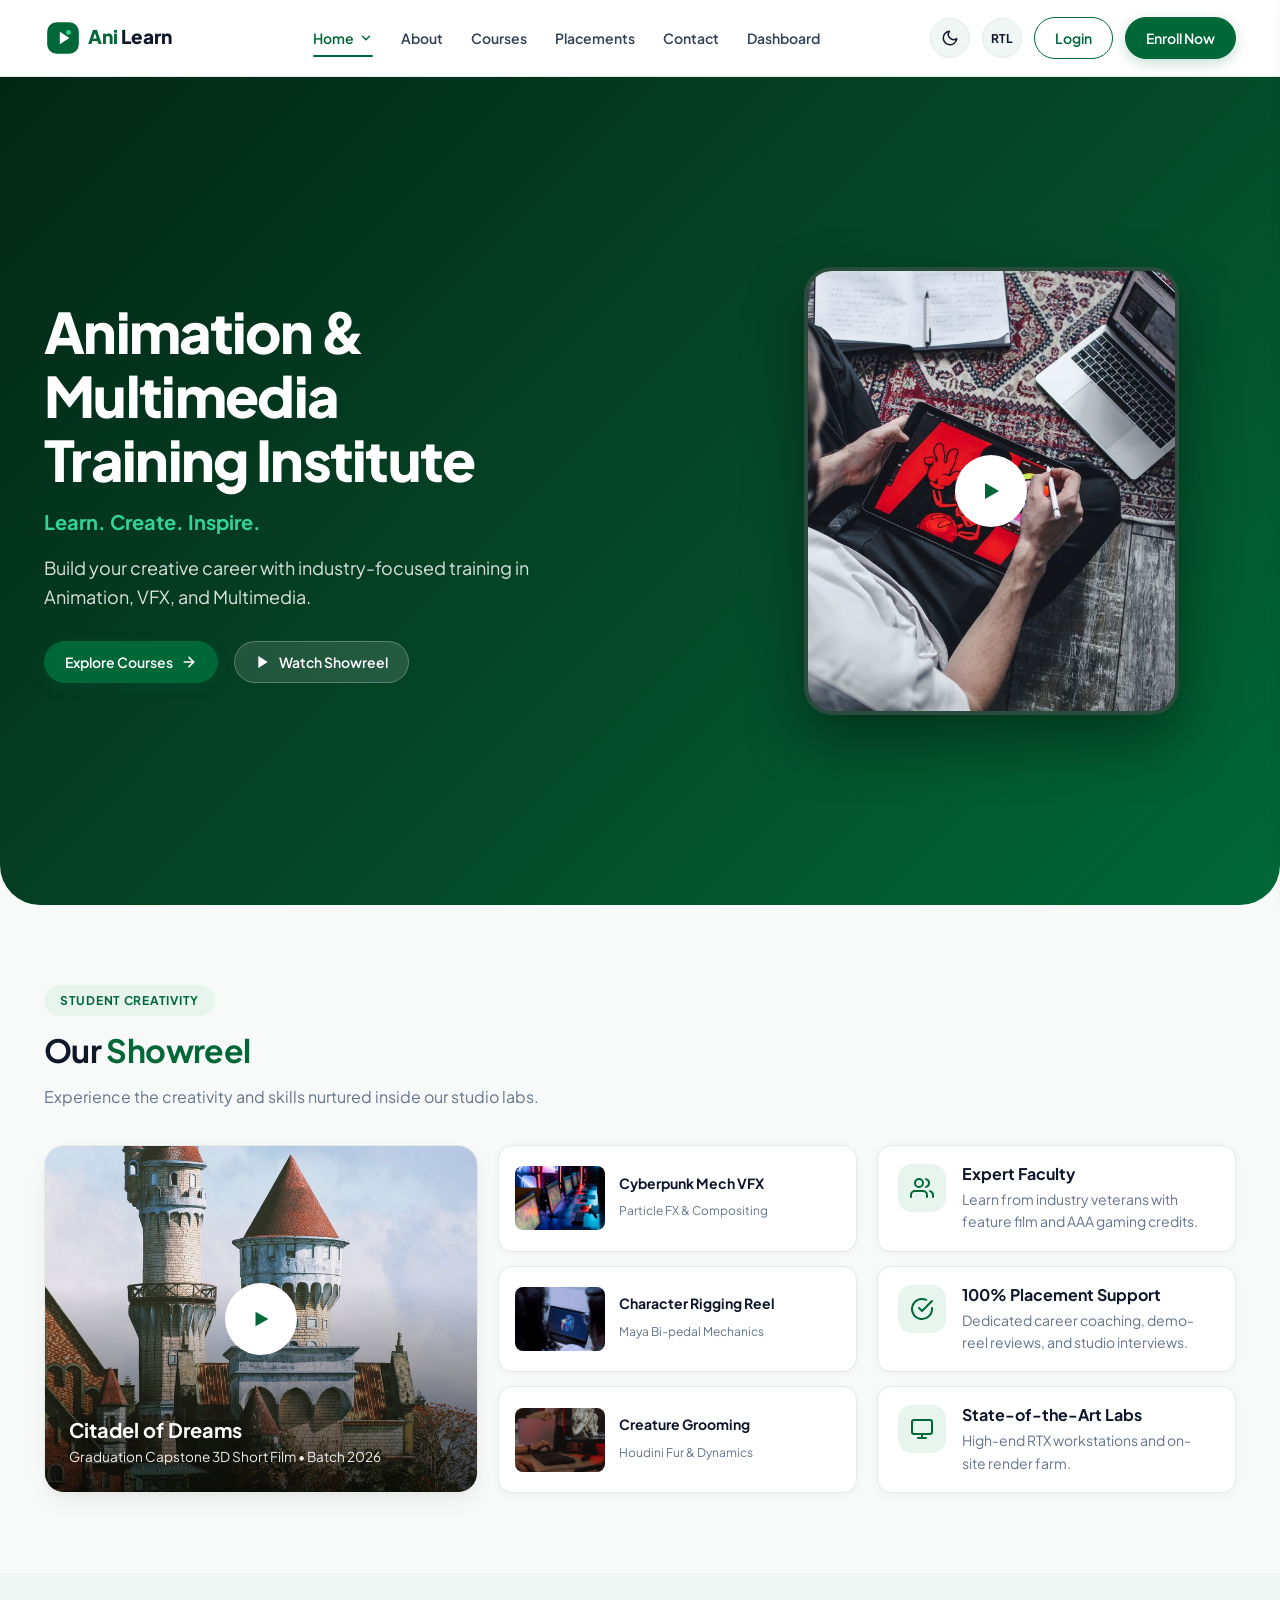
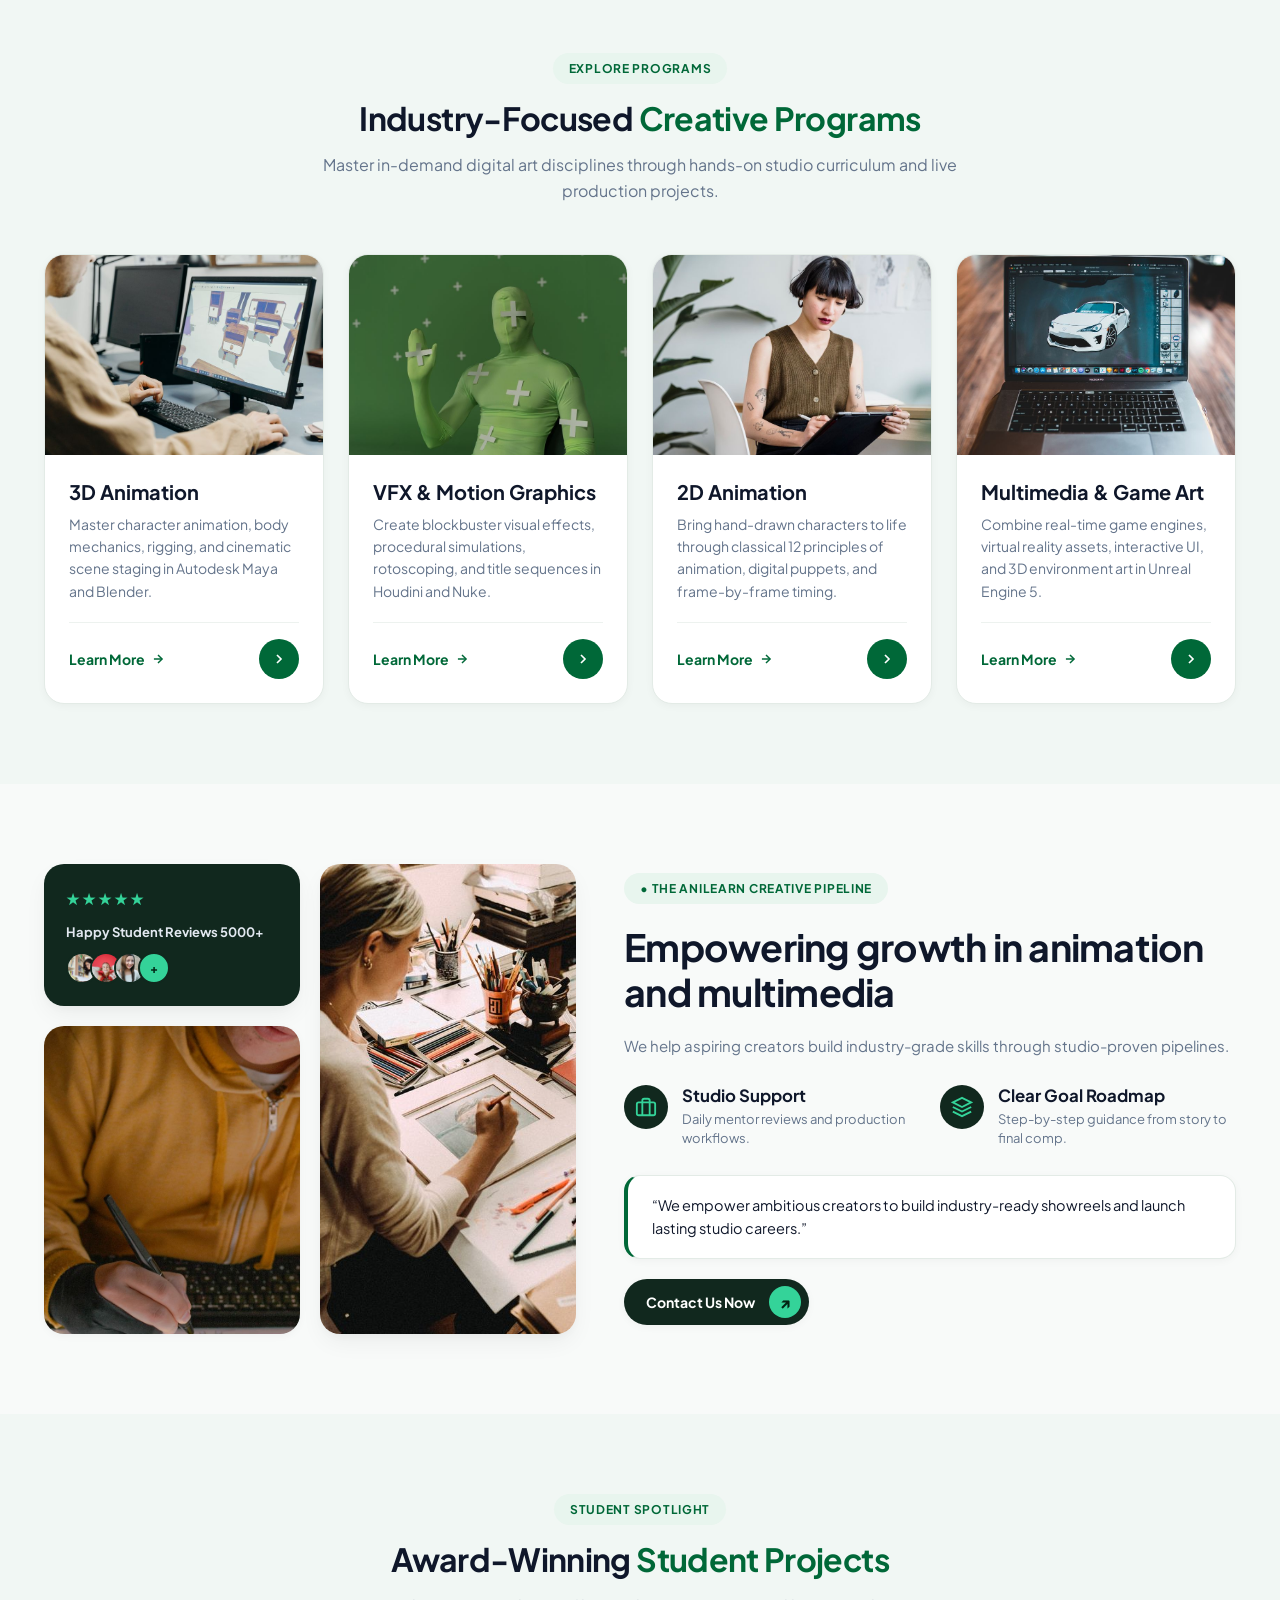
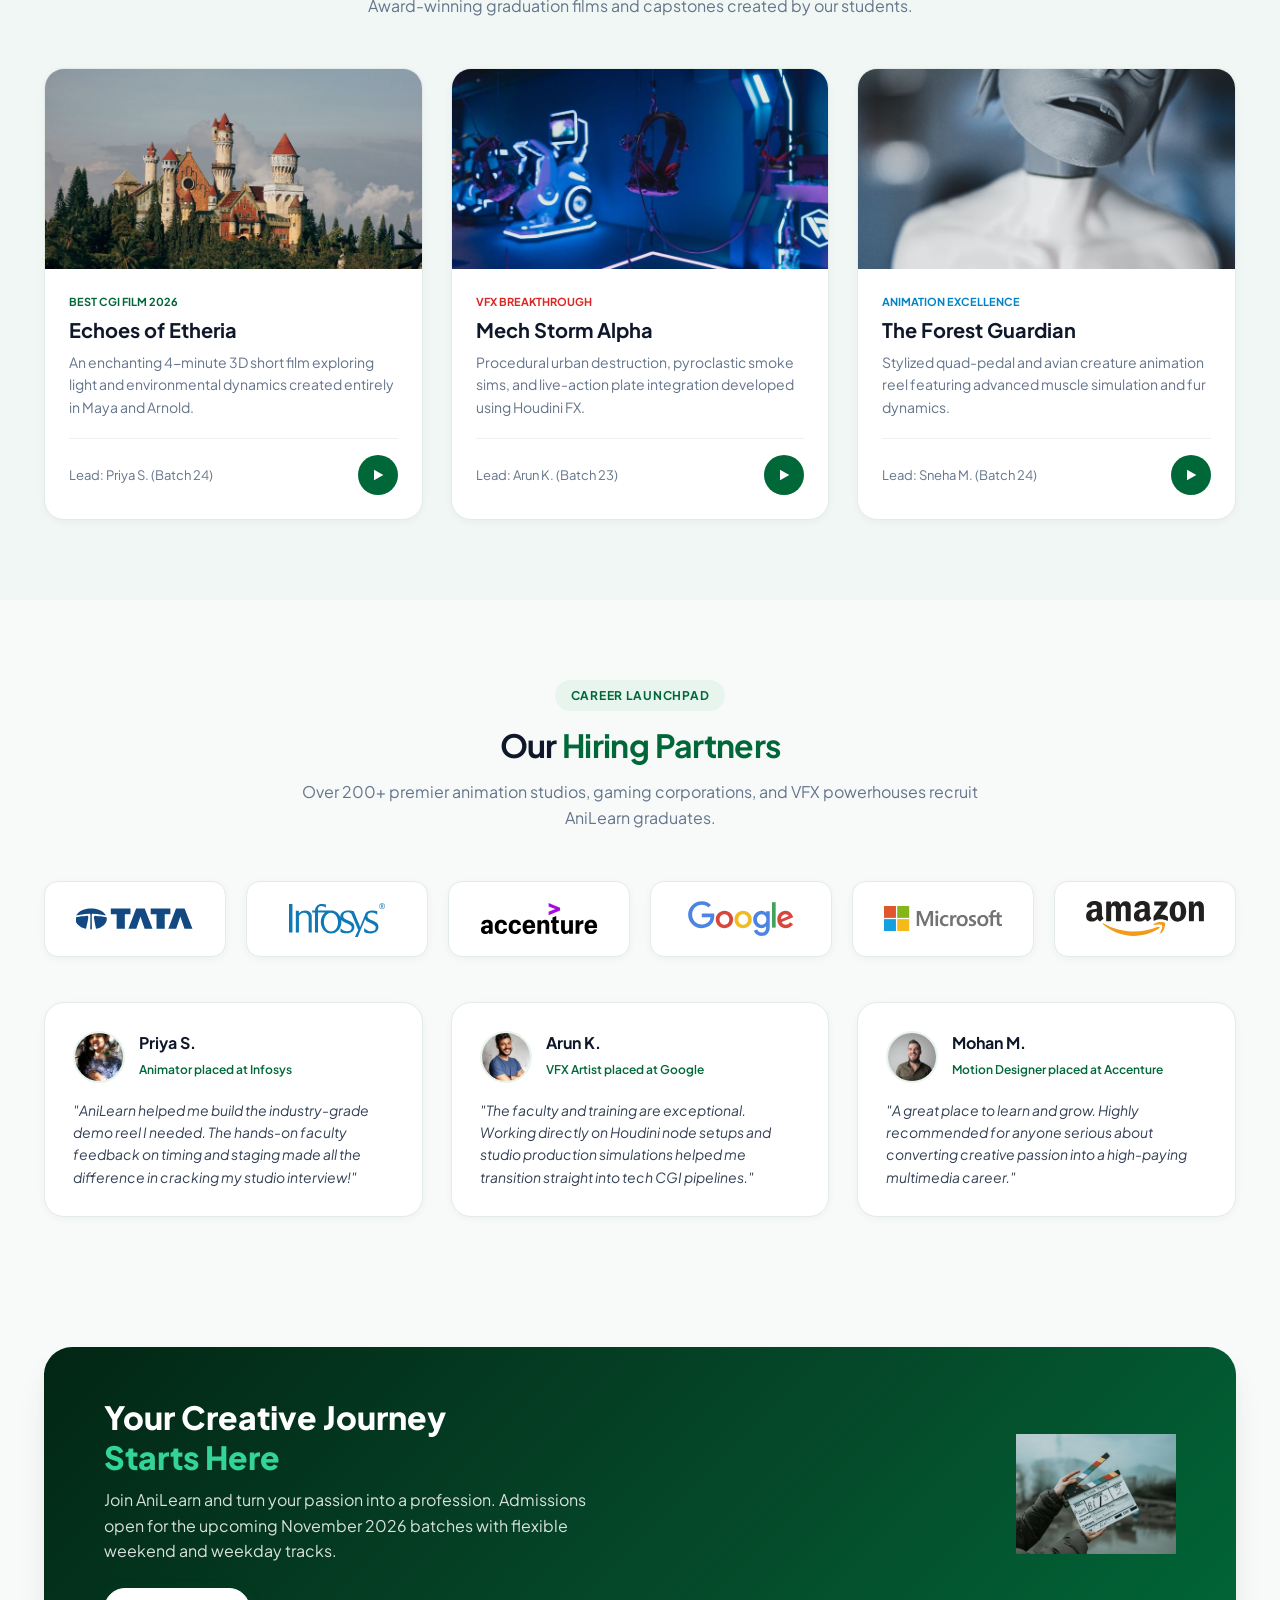
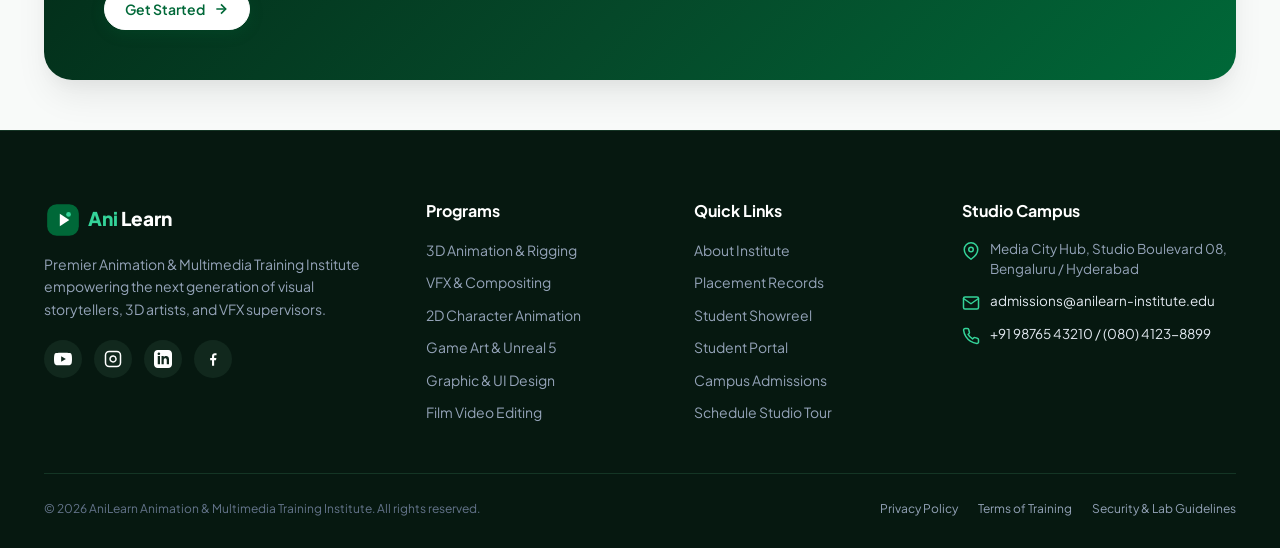
==== commit 69c18c57: "first commit" ====
--- a/index.html
+++ b/index.html
@@ -690,22 +690,22 @@
         <!-- 6 Partner Logos Grid -->
         <div class="partners-grid" style="margin-bottom: 45px;">
           <div class="partner-logo-card">
-            <span class="partner-name">TATA</span>
+            <img src="assets/images/logo-tata.svg" alt="TATA" width="120" height="34" loading="lazy">
           </div>
           <div class="partner-logo-card">
-            <span class="partner-name">Infosys</span>
+            <img src="assets/images/logo-infosys.svg" alt="Infosys" width="120" height="34" loading="lazy">
           </div>
           <div class="partner-logo-card">
-            <span class="partner-name">Accenture</span>
+            <img src="assets/images/logo-accenture.svg" alt="Accenture" width="120" height="34" loading="lazy">
           </div>
           <div class="partner-logo-card">
-            <span class="partner-name">Google</span>
+            <img src="assets/images/logo-google.svg" alt="Google" width="120" height="34" loading="lazy">
           </div>
           <div class="partner-logo-card">
-            <span class="partner-name">Microsoft</span>
+            <img src="assets/images/logo-microsoft.svg" alt="Microsoft" width="120" height="34" loading="lazy">
           </div>
           <div class="partner-logo-card">
-            <span class="partner-name">Amazon</span>
+            <img src="assets/images/logo-amazon.svg" alt="Amazon" width="120" height="34" loading="lazy">
           </div>
         </div>
 
--- a/assets/css/style.css
+++ b/assets/css/style.css
@@ -1162,15 +1162,18 @@
 }
 
 .partner-logo-card img {
-  max-height: 34px;
+  max-height: 36px;
+  max-width: 82%;
   width: auto;
+  height: auto;
   object-fit: contain;
-  filter: grayscale(20%);
-  transition: filter var(--transition-fast);
+  filter: grayscale(15%);
+  transition: all var(--transition-fast);
 }
 
 .partner-logo-card:hover img {
   filter: grayscale(0%);
+  transform: scale(1.05);
 }
 
 /* 12. Testimonials Cards */
